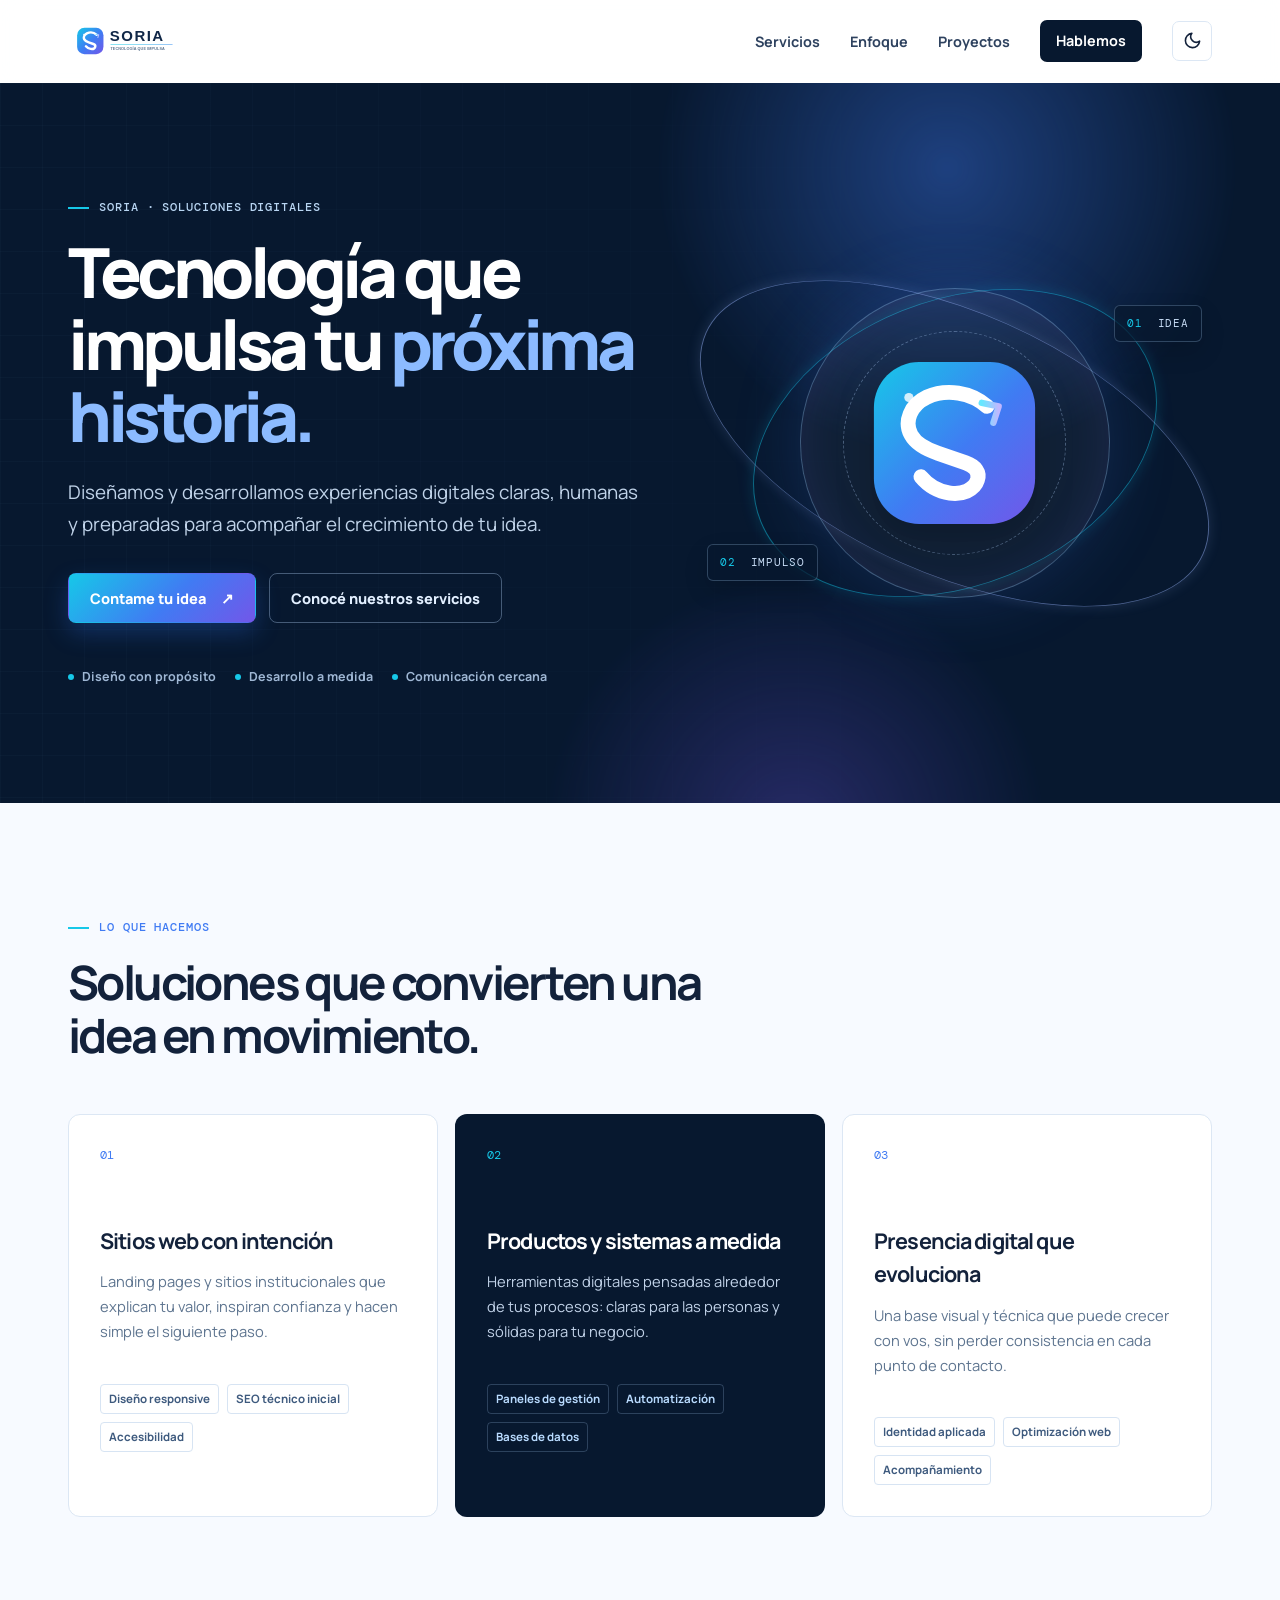
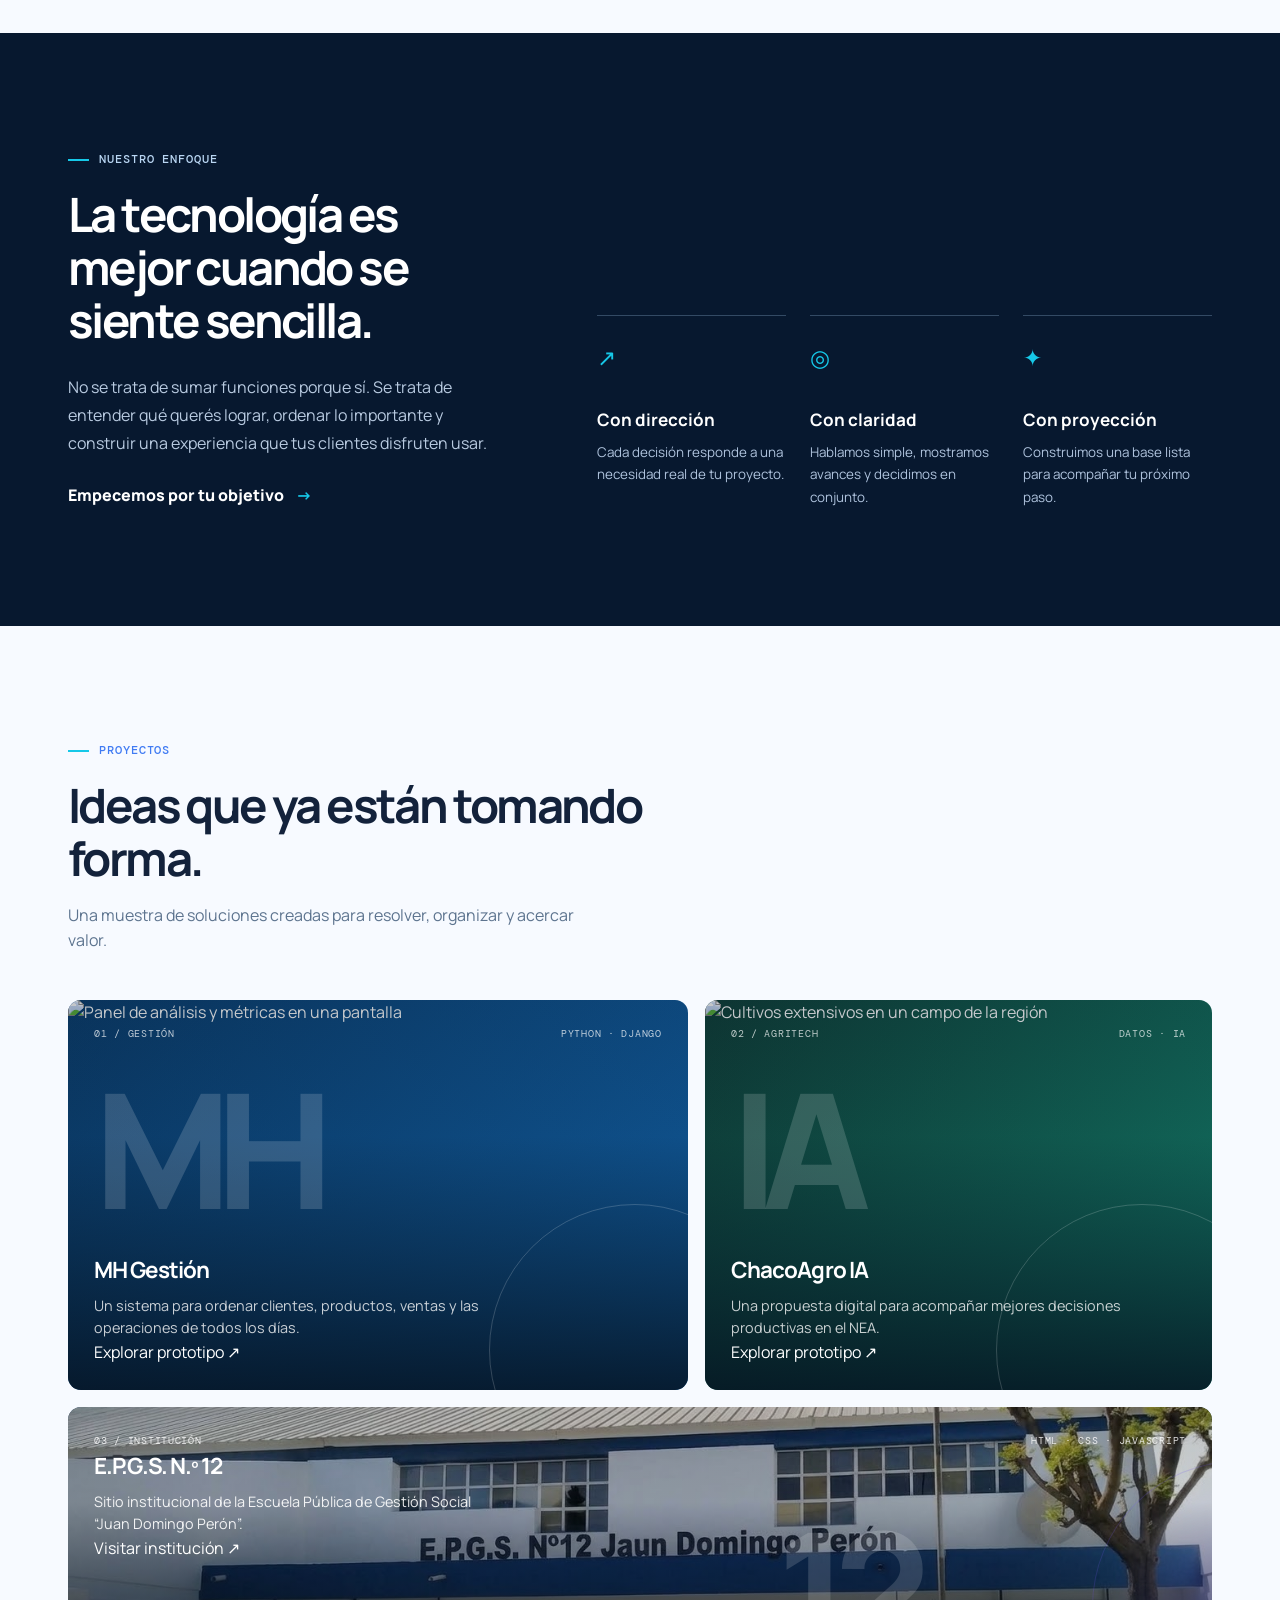
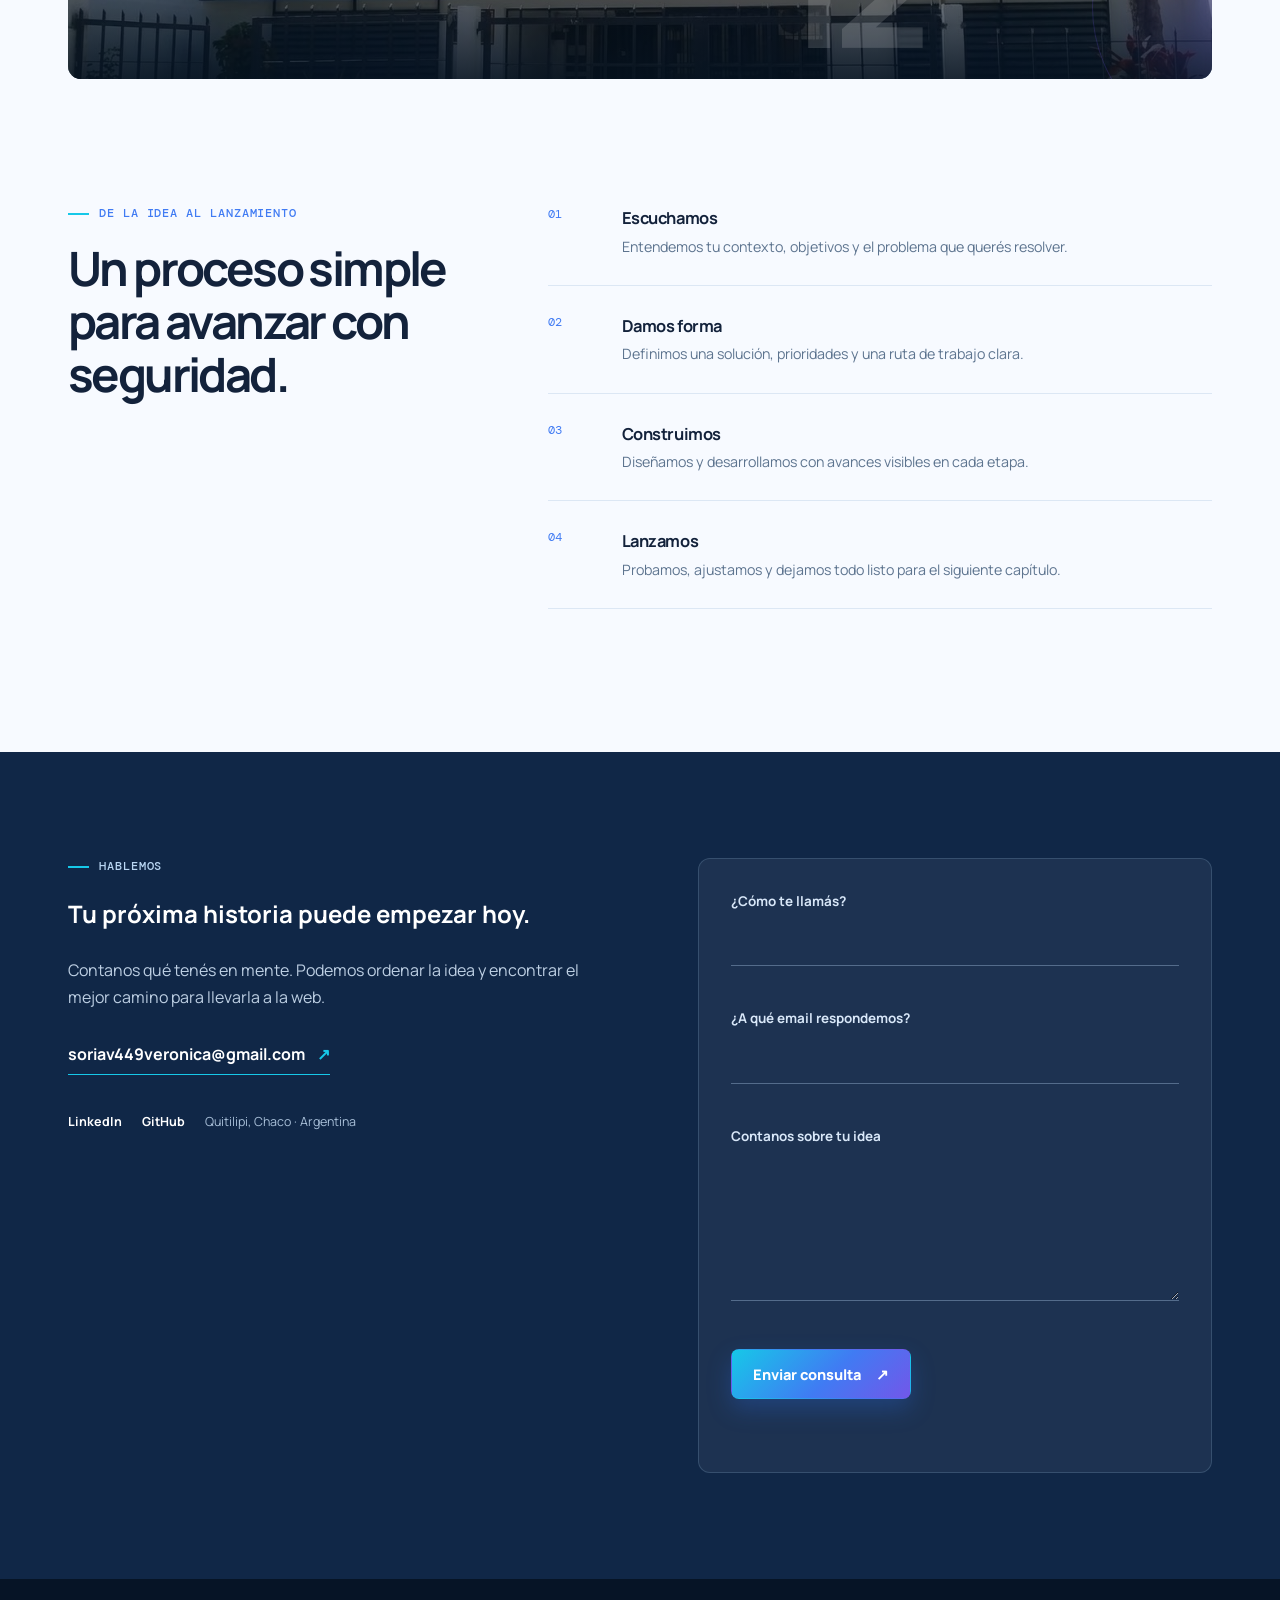
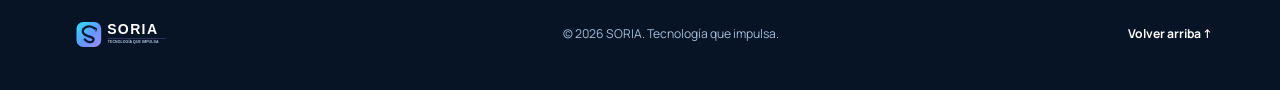
==== html/index.html @ e3589b40 "feat: integrar demos y sitio institucional" ====
<!DOCTYPE html>
<html lang="es">
<head>
  <meta charset="UTF-8">
  <meta name="viewport" content="width=device-width, initial-scale=1.0">
  <meta name="description" content="SORIA crea sitios web, soluciones digitales y sistemas a medida para transformar buenas ideas en experiencias que avanzan.">
  <title>SORIA | Tecnología que impulsa</title>
  <link rel="canonical" href="https://veronica-marisa-soria1.github.io/WebMorph.dev/html/">
  <meta property="og:type" content="website">
  <meta property="og:site_name" content="SORIA">
  <meta property="og:locale" content="es_AR">
  <meta property="og:url" content="https://veronica-marisa-soria1.github.io/WebMorph.dev/html/">
  <meta property="og:title" content="SORIA | Tecnología que impulsa">
  <meta property="og:description" content="Sitios web, soluciones digitales y sistemas a medida para impulsar tus ideas.">
  <meta property="og:image" content="https://veronica-marisa-soria1.github.io/WebMorph.dev/assets/img/soria-logo-principal.png">
  <meta property="og:image:width" content="1600">
  <meta property="og:image:height" content="600">
  <meta property="og:image:alt" content="SORIA — Tecnología que impulsa.">
  <meta name="twitter:card" content="summary_large_image">
  <meta name="twitter:title" content="SORIA | Tecnología que impulsa">
  <meta name="twitter:description" content="Sitios web, soluciones digitales y sistemas a medida para impulsar tus ideas.">
  <meta name="twitter:image" content="https://veronica-marisa-soria1.github.io/WebMorph.dev/assets/img/soria-logo-principal.png">
  <link rel="icon" href="../assets/img/soria-isotipo.svg" type="image/svg+xml">
  <link rel="apple-touch-icon" href="../assets/img/soria-isotipo.png" sizes="512x512">
  <meta name="theme-color" content="#07182F">
  <link rel="preconnect" href="https://fonts.googleapis.com">
  <link rel="preconnect" href="https://fonts.gstatic.com" crossorigin>
  <link rel="stylesheet" href="https://fonts.googleapis.com/css2?family=DM+Mono:wght@400;500&family=Manrope:wght@400;500;600;700;800&display=swap">
  <script>
    (() => {
      const root = document.documentElement;
      try {
        const savedTheme = localStorage.getItem("wm-theme");
        const systemTheme = window.matchMedia("(prefers-color-scheme: dark)").matches ? "dark" : "light";
        root.dataset.theme = savedTheme || systemTheme;
      } catch {
        root.dataset.theme = "light";
      }
    })();
  </script>
  <link rel="stylesheet" href="../css/styles.css?v=20261023-2">
  <script src="../js/main.js?v=20261023-2" defer></script>
</head>
<body>
  <a class="skip-link" href="#contenido">Saltar al contenido</a>
  <header class="site-header" id="inicio">
    <nav class="nav" aria-label="Navegación principal">
      <a class="brand" href="#inicio" aria-label="SORIA, ir al inicio">
        <picture>
          <source media="(max-width: 640px)" srcset="../assets/img/soria-isotipo.svg">
          <img src="../assets/img/soria-logo-principal.svg" alt="SORIA" width="176" height="66">
        </picture>
      </a>
      <button class="nav-toggle" type="button" aria-expanded="false" aria-controls="nav-menu">
        <span class="sr-only">Abrir menú</span>
        <span aria-hidden="true"></span><span aria-hidden="true"></span><span aria-hidden="true"></span>
      </button>
      <ul class="nav-menu" id="nav-menu">
        <li><a href="#servicios">Servicios</a></li>
        <li><a href="#enfoque">Enfoque</a></li>
        <li><a href="#proyectos">Proyectos</a></li>
        <li><a class="nav-cta" href="#contacto">Hablemos</a></li>
        <li class="theme-menu-item">
          <button class="theme-toggle" id="theme-toggle" type="button" aria-label="Cambiar a modo oscuro" title="Cambiar a modo oscuro">
            <svg class="theme-icon-moon" aria-hidden="true" viewBox="0 0 24 24" fill="none" stroke="currentColor" stroke-width="2" stroke-linecap="round" stroke-linejoin="round"><path d="M21 12.79A9 9 0 1 1 11.21 3 7 7 0 0 0 21 12.79z"/></svg>
            <svg class="theme-icon-sun" aria-hidden="true" viewBox="0 0 24 24" fill="none" stroke="currentColor" stroke-width="2" stroke-linecap="round" stroke-linejoin="round"><circle cx="12" cy="12" r="4"/><path d="M12 2v2m0 16v2M4.93 4.93l1.41 1.41m11.32 11.32 1.41 1.41M2 12h2m16 0h2M4.93 19.07l1.41-1.41M17.66 6.34l1.41-1.41"/></svg>
            <span class="sr-only" id="theme-toggle-label">Cambiar a modo oscuro</span>
          </button>
        </li>
      </ul>
    </nav>
  </header>

  <main id="contenido">
    <section class="hero" aria-labelledby="hero-title">
      <div class="hero-glow hero-glow-one" aria-hidden="true"></div>
      <div class="hero-glow hero-glow-two" aria-hidden="true"></div>
      <div class="hero-content">
        <p class="eyebrow"><span></span>SORIA · SOLUCIONES DIGITALES</p>
        <h1 id="hero-title">Tecnología que impulsa tu <em>próxima historia.</em></h1>
        <p class="hero-copy">Diseñamos y desarrollamos experiencias digitales claras, humanas y preparadas para acompañar el crecimiento de tu idea.</p>
        <div class="hero-actions">
          <a class="button button-primary" href="#contacto">Contame tu idea <span aria-hidden="true">↗</span></a>
          <a class="button button-ghost" href="#servicios">Conocé nuestros servicios</a>
        </div>
        <ul class="hero-points" aria-label="Propuesta de valor">
          <li>Diseño con propósito</li><li>Desarrollo a medida</li><li>Comunicación cercana</li>
        </ul>
      </div>
      <div class="hero-visual">
        <div class="orbit orbit-one" aria-hidden="true"></div><div class="orbit orbit-two" aria-hidden="true"></div>
        <button class="brand-orb" type="button" aria-label="Animar el isotipo de SORIA"><img src="../assets/img/soria-isotipo.svg" alt="" width="250" height="250"></button>
        <div class="floating-label label-one" aria-hidden="true"><span>01</span> IDEA</div>
        <div class="floating-label label-two" aria-hidden="true"><span>02</span> IMPULSO</div>
      </div>
    </section>

    <section class="section services-section" id="servicios" aria-labelledby="services-title">
      <div class="section-intro">
        <p class="eyebrow eyebrow-dark"><span></span>LO QUE HACEMOS</p>
        <h2 id="services-title">Soluciones que convierten una idea en movimiento.</h2>
      </div>
      <div class="services-grid">
        <article class="service-card">
          <div class="service-number">01</div>
          <h3>Sitios web con intención</h3>
          <p>Landing pages y sitios institucionales que explican tu valor, inspiran confianza y hacen simple el siguiente paso.</p>
          <ul><li>Diseño responsive</li><li>SEO técnico inicial</li><li>Accesibilidad</li></ul>
        </article>
        <article class="service-card service-card-featured">
          <div class="service-number">02</div>
          <h3>Productos y sistemas a medida</h3>
          <p>Herramientas digitales pensadas alrededor de tus procesos: claras para las personas y sólidas para tu negocio.</p>
          <ul><li>Paneles de gestión</li><li>Automatización</li><li>Bases de datos</li></ul>
        </article>
        <article class="service-card">
          <div class="service-number">03</div>
          <h3>Presencia digital que evoluciona</h3>
          <p>Una base visual y técnica que puede crecer con vos, sin perder consistencia en cada punto de contacto.</p>
          <ul><li>Identidad aplicada</li><li>Optimización web</li><li>Acompañamiento</li></ul>
        </article>
      </div>
    </section>

    <section class="section approach-section" id="enfoque" aria-labelledby="approach-title">
      <div class="approach-copy">
        <p class="eyebrow"><span></span>NUESTRO ENFOQUE</p>
        <h2 id="approach-title">La tecnología es mejor cuando se siente sencilla.</h2>
        <p>No se trata de sumar funciones porque sí. Se trata de entender qué querés lograr, ordenar lo importante y construir una experiencia que tus clientes disfruten usar.</p>
        <a class="text-link" href="#contacto">Empecemos por tu objetivo <span aria-hidden="true">→</span></a>
      </div>
      <div class="principles" aria-label="Principios de trabajo">
        <article><span class="principle-icon">↗</span><h3>Con dirección</h3><p>Cada decisión responde a una necesidad real de tu proyecto.</p></article>
        <article><span class="principle-icon">◎</span><h3>Con claridad</h3><p>Hablamos simple, mostramos avances y decidimos en conjunto.</p></article>
        <article><span class="principle-icon">✦</span><h3>Con proyección</h3><p>Construimos una base lista para acompañar tu próximo paso.</p></article>
      </div>
    </section>

    <section class="section projects-section" id="proyectos" aria-labelledby="projects-title">
      <div class="section-intro projects-intro">
        <p class="eyebrow eyebrow-dark"><span></span>PROYECTOS</p>
        <h2 id="projects-title">Ideas que ya están tomando forma.</h2>
        <p>Una muestra de soluciones creadas para resolver, organizar y acercar valor.</p>
      </div>
      <div class="projects-grid">
        <a class="project-card project-mh" href="mh-gestion.html" aria-label="Abrir prototipo de MH Gestión">
          <img class="project-image" src="https://images.unsplash.com/photo-1460925895917-afdab827c52f?auto=format&fit=crop&w=1200&q=85" alt="Panel de análisis y métricas en una pantalla" loading="lazy" decoding="async">
          <div class="project-top"><span>01 / GESTIÓN</span><span>PYTHON · DJANGO</span></div>
          <div class="project-monogram">MH</div>
          <div class="project-content"><h3>MH Gestión</h3><p>Un sistema para ordenar clientes, productos, ventas y las operaciones de todos los días.</p><span class="project-demo-link">Explorar prototipo <span aria-hidden="true">↗</span></span></div>
        </a>
        <a class="project-card project-ia" href="chacoagro.html" aria-label="Abrir prototipo de ChacoAgro IA">
          <img class="project-image" src="https://images.unsplash.com/photo-1500382017468-9049fed747ef?auto=format&fit=crop&w=1200&q=85" alt="Cultivos extensivos en un campo de la región" loading="lazy" decoding="async">
          <div class="project-top"><span>02 / AGRITECH</span><span>DATOS · IA</span></div>
          <div class="project-monogram">IA</div>
          <div class="project-content"><h3>ChacoAgro IA</h3><p>Una propuesta digital para acompañar mejores decisiones productivas en el NEA.</p><span class="project-demo-link">Explorar prototipo <span aria-hidden="true">↗</span></span></div>
        </a>
        <a class="project-card project-ac" href="academico/" aria-label="Visitar sitio de la E.P.G.S. N.º 12">
          <img class="project-image" src="academico/frente%20del%20colegio%20n12.jpg" alt="Frente de la Escuela Pública de Gestión Social N.º 12" loading="lazy" decoding="async">
          <div class="project-top"><span>03 / INSTITUCIÓN</span><span>HTML · CSS · JAVASCRIPT</span></div>
          <div class="project-monogram">12</div>
          <div class="project-content"><h3>E.P.G.S. N.º 12</h3><p>Sitio institucional de la Escuela Pública de Gestión Social “Juan Domingo Perón”.</p><span class="project-demo-link">Visitar institución <span aria-hidden="true">↗</span></span></div>
        </a>
      </div>
    </section>

    <section class="section process-section" aria-labelledby="process-title">
      <div class="section-intro">
        <p class="eyebrow eyebrow-dark"><span></span>DE LA IDEA AL LANZAMIENTO</p>
        <h2 id="process-title">Un proceso simple para avanzar con seguridad.</h2>
      </div>
      <ol class="process-list">
        <li><span>01</span><div><h3>Escuchamos</h3><p>Entendemos tu contexto, objetivos y el problema que querés resolver.</p></div></li>
        <li><span>02</span><div><h3>Damos forma</h3><p>Definimos una solución, prioridades y una ruta de trabajo clara.</p></div></li>
        <li><span>03</span><div><h3>Construimos</h3><p>Diseñamos y desarrollamos con avances visibles en cada etapa.</p></div></li>
        <li><span>04</span><div><h3>Lanzamos</h3><p>Probamos, ajustamos y dejamos todo listo para el siguiente capítulo.</p></div></li>
      </ol>
    </section>

    <section class="contact-section" id="contacto" aria-labelledby="contact-title">
      <div class="contact-copy">
        <p class="eyebrow"><span></span>HABLEMOS</p>
        <h2 id="contact-title">Tu próxima historia puede empezar hoy.</h2>
        <p>Contanos qué tenés en mente. Podemos ordenar la idea y encontrar el mejor camino para llevarla a la web.</p>
        <a class="contact-email" href="mailto:soriav449veronica@gmail.com">soriav449veronica@gmail.com <span aria-hidden="true">↗</span></a>
        <div class="social-links" aria-label="Canales de SORIA">
          <a href="https://www.linkedin.com/in/veronica-marisa-soria/" target="_blank" rel="noopener noreferrer">LinkedIn</a>
          <a href="https://github.com/veronica-marisa-soria1" target="_blank" rel="noopener noreferrer">GitHub</a>
          <span>Quitilipi, Chaco · Argentina</span>
        </div>
      </div>
      <form class="contact-form" id="contact-form" method="post" novalidate>
        <div class="form-field"><label for="name">¿Cómo te llamás?</label><input id="name" name="name" type="text" autocomplete="name" required aria-describedby="name-error"><span class="field-error" id="name-error" aria-live="polite"></span></div>
        <div class="form-field"><label for="email">¿A qué email respondemos?</label><input id="email" name="email" type="email" autocomplete="email" required aria-describedby="email-error"><span class="field-error" id="email-error" aria-live="polite"></span></div>
        <div class="form-field"><label for="message">Contanos sobre tu idea</label><textarea id="message" name="message" rows="5" required aria-describedby="message-error"></textarea><span class="field-error" id="message-error" aria-live="polite"></span></div>
        <button class="button button-primary" type="submit">Enviar consulta <span aria-hidden="true">↗</span></button>
        <p class="form-status" id="form-status" aria-live="polite"></p>
      </form>
    </section>
  </main>

  <footer class="site-footer">
    <a href="#inicio" aria-label="SORIA, volver al inicio"><img src="../assets/img/soria-logo-claro.svg" alt="SORIA" width="145" height="54"></a>
    <p>© <span id="current-year"></span> SORIA. Tecnología que impulsa.</p>
    <a class="back-to-top" href="#inicio">Volver arriba ↑</a>
  </footer>
</body>
</html>
---- css/styles.css ----
:root{--navy:#07182f;--navy-soft:#102747;--ink:#13223b;--muted:#5d748f;--line:#dce7f4;--paper:#f7faff;--cyan:#16c8e8;--blue:#407bf3;--violet:#7257e9;--gradient:linear-gradient(135deg,var(--cyan),var(--blue) 55%,var(--violet));--font-display:"Manrope",Arial,sans-serif;--font-mono:"DM Mono",Consolas,monospace;--shadow:0 18px 48px rgba(16,39,71,.1)}
*{box-sizing:border-box}html{scroll-behavior:smooth;scroll-padding-top:94px}body{margin:0;overflow-x:hidden;color:var(--ink);background:var(--paper);font-family:var(--font-display);font-size:16px;line-height:1.55}a{color:inherit;text-decoration:none}button,input,textarea{font:inherit}button{cursor:pointer}.sr-only{position:absolute;width:1px;height:1px;padding:0;margin:-1px;overflow:hidden;clip:rect(0,0,0,0);white-space:nowrap;border:0}.skip-link{position:fixed;z-index:100;top:12px;left:12px;padding:9px 13px;color:var(--navy);background:#fff;transform:translateY(-180%);transition:transform .2s;border-radius:7px;font-weight:700}.skip-link:focus{transform:translateY(0);outline:3px solid var(--cyan)}
.site-header{position:sticky;z-index:20;top:0;background:rgba(255,255,255,.9);border-bottom:1px solid transparent;backdrop-filter:blur(14px);transition:border-color .2s,box-shadow .2s}.site-header.is-scrolled{border-color:var(--line);box-shadow:0 6px 22px rgba(16,39,71,.06)}.nav{display:flex;align-items:center;justify-content:space-between;max-width:1200px;min-height:82px;margin:0 auto;padding:7px 28px}.brand{display:inline-flex;align-items:center;height:63px}.brand picture,.brand img{display:block;height:58px;width:auto}.nav-menu{display:flex;align-items:center;gap:30px;padding:0;margin:0;list-style:none}.nav-menu a{color:#2e425f;font-size:.9rem;font-weight:700;transition:color .18s}.nav-menu a:hover,.nav-menu a:focus-visible{color:var(--blue)}.nav-cta{display:inline-flex;padding:10px 16px;color:#fff!important;background:var(--navy);border-radius:7px}.nav-cta:hover,.nav-cta:focus-visible{background:var(--blue)}.nav-toggle{display:none;width:43px;height:43px;padding:10px;border:1px solid var(--line);border-radius:8px;background:#fff}.nav-toggle span:not(.sr-only){display:block;height:2px;margin:4px 0;background:var(--navy);transition:transform .18s,opacity .18s}
.hero{position:relative;display:grid;grid-template-columns:minmax(0,1.1fr) minmax(330px,.9fr);align-items:center;min-height:min(720px,calc(100vh - 82px));padding:108px max(28px,calc((100vw - 1144px)/2));overflow:hidden;color:#fff;background:var(--navy);isolation:isolate}.hero:before{position:absolute;z-index:-1;inset:0;content:"";opacity:.22;background-image:linear-gradient(rgba(152,210,255,.12) 1px,transparent 1px),linear-gradient(90deg,rgba(152,210,255,.12) 1px,transparent 1px);background-size:42px 42px;mask-image:linear-gradient(90deg,#000,transparent 80%)}.hero-glow{position:absolute;z-index:-1;border-radius:50%;filter:blur(2px);opacity:.85}.hero-glow-one{top:-210px;right:3%;width:590px;height:590px;background:radial-gradient(circle,rgba(64,123,243,.48),rgba(64,123,243,0) 70%)}.hero-glow-two{right:18%;bottom:-280px;width:510px;height:510px;background:radial-gradient(circle,rgba(114,87,233,.34),rgba(114,87,233,0) 70%)}.hero-content{max-width:670px;animation:rise .7s both}.eyebrow{display:flex;align-items:center;gap:10px;margin:0 0 19px;color:#b9d6f3;font-family:var(--font-mono);font-size:.72rem;font-weight:500;letter-spacing:.08em}.eyebrow span{display:block;width:21px;height:2px;background:var(--cyan)}.eyebrow-dark{color:var(--blue)}.hero h1,h2,h3,p{margin-top:0}.hero h1{max-width:720px;margin-bottom:24px;font-size:clamp(2.8rem,5.4vw,5.2rem);font-weight:800;letter-spacing:-.065em;line-height:1.04}.hero h1 em{font-style:normal;color:#8cbbff}.hero-copy{max-width:575px;margin-bottom:33px;color:#c0d3e9;font-size:clamp(1rem,1.6vw,1.18rem);line-height:1.7}.hero-actions{display:flex;flex-wrap:wrap;gap:13px}.button{display:inline-flex;align-items:center;justify-content:center;gap:15px;min-height:50px;padding:13px 21px;border:1px solid transparent;border-radius:8px;font-size:.91rem;font-weight:800;transition:transform .2s,box-shadow .2s,background .2s,border-color .2s}.button:hover,.button:focus-visible{transform:translateY(-2px)}.button:focus-visible,a:focus-visible{outline:3px solid var(--cyan);outline-offset:3px}.button-primary{color:#fff;background:var(--gradient);box-shadow:0 10px 23px rgba(44,113,235,.28)}.button-primary:hover,.button-primary:focus-visible{box-shadow:0 14px 30px rgba(44,113,235,.42)}.button-ghost{color:#e2efff;border-color:rgba(179,211,245,.36)}.button-ghost:hover,.button-ghost:focus-visible{background:rgba(255,255,255,.08);border-color:#b3d3f5}.hero-points{display:flex;flex-wrap:wrap;gap:19px;padding:0;margin:44px 0 0;list-style:none;color:#9fb7d4;font-size:.78rem;font-weight:700}.hero-points li{display:flex;gap:8px;align-items:center}.hero-points li:before{width:6px;height:6px;content:"";border-radius:50%;background:var(--cyan)}.hero-visual{position:relative;display:grid;place-items:center;min-height:430px;animation:fade-in .9s .12s both}.brand-orb{position:relative;z-index:2;display:grid;place-items:center;width:clamp(220px,25vw,310px);height:clamp(220px,25vw,310px);padding:28px;border:1px solid rgba(149,198,255,.34);border-radius:50%;background:rgba(255,255,255,.045);box-shadow:inset 0 0 40px rgba(114,87,233,.11),0 0 70px rgba(64,123,243,.18)}.brand-orb:before{position:absolute;width:72%;height:72%;content:"";border:1px dashed rgba(182,213,255,.34);border-radius:50%;animation:spin 30s linear infinite}.brand-orb img{width:72%;height:auto;filter:drop-shadow(0 14px 18px rgba(0,0,0,.22))}.orbit{position:absolute;border:1px solid rgba(161,204,255,.2);border-radius:50%}.orbit-one{width:420px;height:420px;transform:rotate(-22deg) scaleY(.68)}.orbit-two{width:545px;height:545px;transform:rotate(24deg) scaleY(.48)}.floating-label{position:absolute;z-index:3;padding:9px 12px;color:#c7dcf5;border:1px solid rgba(167,205,245,.25);border-radius:6px;background:rgba(7,24,47,.72);box-shadow:0 10px 25px rgba(0,0,0,.13);font-family:var(--font-mono);font-size:.67rem;letter-spacing:.07em}.floating-label span{margin-right:7px;color:var(--cyan)}.label-one{top:18%;right:2%}.label-two{bottom:18%;left:2%}
.section{max-width:1200px;margin:0 auto;padding:116px 28px}.section-intro{max-width:710px}.section h2{margin-bottom:0;color:var(--ink);font-size:clamp(2rem,3.7vw,3.45rem);letter-spacing:-.055em;line-height:1.12}.services-grid{display:grid;grid-template-columns:repeat(3,1fr);gap:17px;margin-top:52px}.service-card{min-height:345px;padding:31px;border:1px solid var(--line);border-radius:12px;background:#fff;transition:transform .25s,box-shadow .25s}.service-card:hover{box-shadow:var(--shadow);transform:translateY(-5px)}.service-card-featured{color:#fff;border-color:transparent;background:var(--navy)}.service-card-featured h3,.service-card-featured p{color:inherit}.service-number{margin-bottom:59px;color:var(--blue);font-family:var(--font-mono);font-size:.76rem}.service-card-featured .service-number{color:var(--cyan)}.service-card h3{margin-bottom:12px;font-size:1.35rem;letter-spacing:-.04em}.service-card p{min-height:100px;color:var(--muted);font-size:.92rem;line-height:1.7}.service-card-featured p{color:#c1d2e8}.service-card ul{display:flex;flex-wrap:wrap;gap:8px;padding:0;margin:0;list-style:none}.service-card li{padding:5px 8px;color:#3e5a7e;border:1px solid #d7e4f3;border-radius:4px;font-size:.72rem;font-weight:700}.service-card-featured li{color:#b9dbff;border-color:rgba(176,214,255,.22)}
.approach-section{display:grid;grid-template-columns:.82fr 1.18fr;gap:clamp(50px,8vw,128px);max-width:none;padding:118px max(28px,calc((100vw - 1144px)/2));color:#fff;background:var(--navy)}.approach-copy{max-width:500px}.approach-copy h2{color:#fff}.approach-copy>p:not(.eyebrow){margin:26px 0;color:#b8cae0;line-height:1.75}.text-link{color:#fff;font-weight:800}.text-link span{margin-left:9px;color:var(--cyan);transition:margin .2s}.text-link:hover span{margin-left:14px}.principles{display:grid;grid-template-columns:repeat(3,1fr);gap:24px;align-self:end}.principles article{padding-top:24px;border-top:1px solid rgba(170,205,243,.27)}.principle-icon{display:inline-block;margin-bottom:31px;color:var(--cyan);font-size:1.45rem}.principles h3{margin-bottom:8px;font-size:1.07rem}.principles p{margin:0;color:#afc3dd;font-size:.84rem;line-height:1.65}
.projects-section{padding-bottom:126px}.projects-intro p:not(.eyebrow){max-width:535px;margin:18px 0 0;color:var(--muted)}.projects-grid{display:grid;grid-template-columns:1.1fr .9fr;gap:17px;margin-top:48px}.project-card{position:relative;display:flex;flex-direction:column;min-height:390px;padding:26px;overflow:hidden;border-radius:13px;color:#fff;isolation:isolate}.project-card:after{position:absolute;z-index:-1;right:-15%;bottom:-27%;width:290px;height:290px;content:"";border:1px solid rgba(255,255,255,.18);border-radius:50%}.project-mh{background:linear-gradient(135deg,#0b3e6e,#1369b4)}.project-ia{background:linear-gradient(135deg,#103f38,#158b73)}.project-ac{grid-column:1/-1;min-height:272px;color:var(--ink);background:#e8eff9}.project-ac:after{background:radial-gradient(circle,rgba(114,87,233,.23),transparent 66%);border-color:rgba(114,87,233,.2)}.project-top{display:flex;justify-content:space-between;gap:12px;color:rgba(255,255,255,.73);font-family:var(--font-mono);font-size:.65rem;letter-spacing:.07em}.project-ac .project-top{color:#5f7797}.project-monogram{flex:1;align-content:center;color:rgba(255,255,255,.16);font-size:clamp(6rem,13vw,10rem);font-weight:800;letter-spacing:-.1em;line-height:.8}.project-ac .project-monogram{position:absolute;right:26%;bottom:28px;color:rgba(64,123,243,.17)}.project-content{max-width:395px}.project-content h3{margin-bottom:7px;font-size:1.4rem;letter-spacing:-.04em}.project-content p{margin-bottom:0;color:rgba(255,255,255,.78);font-size:.9rem}.project-ac .project-content p{color:#4e6684}.project-content a{display:inline-block;margin-top:17px;color:var(--blue);font-size:.84rem;font-weight:800}.project-content a span{margin-left:7px}
.process-section{display:grid;grid-template-columns:.74fr 1.26fr;gap:90px;padding-top:0}.process-list{padding:0;margin:0;list-style:none}.process-list li{display:grid;grid-template-columns:56px 1fr;gap:18px;padding:0 0 27px;margin-bottom:27px;border-bottom:1px solid var(--line)}.process-list li>span{color:var(--blue);font-family:var(--font-mono);font-size:.74rem}.process-list h3{margin:0 0 5px;font-size:1.03rem;letter-spacing:-.03em}.process-list p{margin:0;color:var(--muted);font-size:.89rem}
.contact-section{display:grid;grid-template-columns:1fr 1fr;gap:clamp(48px,9vw,140px);padding:106px max(28px,calc((100vw - 1144px)/2));color:#fff;background:var(--navy-soft)}.contact-copy{max-width:540px}.contact-copy h2{color:#fff}.contact-copy>p:not(.eyebrow){margin:25px 0 30px;color:#bdcfe3;line-height:1.72}.contact-email{display:inline-flex;gap:12px;padding-bottom:7px;color:#fff;border-bottom:1px solid var(--cyan);font-weight:700}.contact-email span{color:var(--cyan)}.social-links{display:flex;flex-wrap:wrap;gap:13px 20px;margin-top:37px;color:#a8bfd8;font-size:.78rem}.social-links a{color:#fff;font-weight:700}.social-links a:hover{color:var(--cyan)}.contact-form{display:grid;gap:19px;align-self:center;padding:32px;border:1px solid rgba(174,208,244,.18);border-radius:12px;background:rgba(255,255,255,.055)}.form-field{display:grid;gap:7px}.form-field label{color:#d8e7f8;font-size:.84rem;font-weight:700}.form-field input,.form-field textarea{width:100%;padding:11px 0;resize:vertical;color:#fff;border:0;border-bottom:1px solid rgba(187,216,246,.35);outline:0;background:transparent;transition:border-color .2s}.form-field textarea{min-height:100px}.form-field input:focus,.form-field textarea:focus{border-color:var(--cyan)}.field-error{min-height:16px;color:#ffb9bd;font-size:.73rem}.form-status{min-height:22px;margin:0;color:#d1e4f9;font-size:.82rem}.contact-form .button{justify-self:start;margin-top:6px}.site-footer{display:flex;align-items:center;justify-content:space-between;gap:22px;padding:28px max(28px,calc((100vw - 1144px)/2));color:#a6bdd7;background:#061426;font-size:.76rem}.site-footer img{display:block;width:145px;height:auto}.site-footer p{margin:0;text-align:center}.back-to-top{color:#fff;font-weight:700;white-space:nowrap}
@keyframes rise{from{opacity:0;transform:translateY(18px)}to{opacity:1;transform:translateY(0)}}@keyframes fade-in{from{opacity:0}to{opacity:1}}@keyframes spin{to{transform:rotate(360deg)}}
@media(max-width:900px){.hero{grid-template-columns:1fr .7fr;min-height:660px}.hero-visual{min-height:350px}.orbit-two{width:450px;height:450px}.services-grid,.principles{grid-template-columns:1fr}.service-card{min-height:auto}.service-number{margin-bottom:35px}.service-card p{min-height:auto}.approach-section,.process-section{grid-template-columns:1fr 1fr;gap:50px}.principles{gap:16px}.principles article{display:grid;grid-template-columns:44px 1fr;gap:0 14px}.principle-icon{grid-row:span 2;margin-bottom:0}.principles h3{margin:0 0 4px}.projects-grid{grid-template-columns:1fr 1fr}.contact-section{gap:50px}}
@media(max-width:700px){html{scroll-padding-top:72px}.nav{min-height:68px;padding:4px 20px}.brand{height:53px}.brand picture,.brand img{height:48px}.nav-toggle{display:block}.nav-menu{position:absolute;top:68px;right:12px;left:12px;display:grid;gap:0;padding:8px;border:1px solid var(--line);border-radius:11px;background:#fff;box-shadow:var(--shadow);opacity:0;pointer-events:none;transform:translateY(-8px);transition:opacity .18s,transform .18s}.nav-menu.is-open{opacity:1;pointer-events:auto;transform:translateY(0)}.nav-menu a{display:block;padding:13px}.nav-cta{justify-content:center;margin:5px}.nav-toggle[aria-expanded="true"] span:nth-of-type(2){transform:translateY(6px) rotate(45deg)}.nav-toggle[aria-expanded="true"] span:nth-of-type(3){opacity:0}.nav-toggle[aria-expanded="true"] span:nth-of-type(4){transform:translateY(-6px) rotate(-45deg)}.hero{display:block;min-height:auto;padding-top:79px;padding-bottom:66px}.hero h1{font-size:clamp(2.72rem,12.3vw,4.3rem)}.hero-copy{font-size:1rem}.hero-visual{min-height:265px;margin-top:37px}.brand-orb{width:215px;height:215px}.orbit-one{width:315px;height:315px}.orbit-two{width:390px;height:390px}.label-one{top:5%;right:2%}.label-two{bottom:3%;left:1%}.hero-points{gap:11px 17px;margin-top:32px}.section{padding:76px 22px}.services-grid{margin-top:32px}.approach-section{display:block;padding:76px 22px}.principles{margin-top:45px}.projects-section{padding-bottom:76px}.projects-grid{grid-template-columns:1fr;margin-top:32px}.project-ac{grid-column:auto}.project-card{min-height:330px}.project-ac{min-height:300px}.project-ac .project-monogram{right:9%;bottom:56px}.process-section{display:block;padding-top:0}.process-list{margin-top:40px}.contact-section{display:block;padding:76px 22px}.contact-form{margin-top:42px;padding:25px}.site-footer{display:grid;justify-items:start;padding:26px 22px}.site-footer p{text-align:left}.back-to-top{margin-top:4px}}
@media(max-width:380px){.hero-actions .button{width:100%}.hero-points{display:grid;grid-template-columns:1fr}.project-top{flex-direction:column;gap:4px}}@media(prefers-reduced-motion:reduce){html{scroll-behavior:auto}.hero-content,.hero-visual{animation:none}.brand-orb:before{animation:none}*,*:before,*:after{transition-duration:.01ms!important}}
.hero-visual.is-animating .brand-orb{animation:logo-surge 1.2s cubic-bezier(.2,.8,.2,1) both}
.hero-visual.is-animating .brand-orb:before{animation:ring-flash 1.2s ease-out both,spin 6s linear infinite}
.hero-visual.is-animating .label-one{animation:idea-arrive .72s cubic-bezier(.16,1,.3,1) both}
.hero-visual.is-animating .label-two{animation:impulse-arrive .86s .12s cubic-bezier(.16,1,.3,1) both}
@keyframes logo-surge{0%{transform:scale(1) rotate(0);filter:drop-shadow(0 0 0 rgba(22,200,232,0))}28%{transform:scale(.91) rotate(-9deg)}62%{transform:scale(1.09) rotate(7deg);filter:drop-shadow(0 0 24px rgba(22,200,232,.65))}82%{transform:scale(.97) rotate(-2deg)}100%{transform:scale(1) rotate(0);filter:drop-shadow(0 0 0 rgba(22,200,232,0))}}
@keyframes ring-flash{0%{opacity:.55;border-color:rgba(182,213,255,.34);box-shadow:0 0 0 transparent}48%{opacity:1;border-color:rgba(22,200,232,.95);box-shadow:0 0 26px rgba(22,200,232,.72)}100%{opacity:1;border-color:rgba(182,213,255,.34);box-shadow:0 0 8px rgba(22,200,232,.16)}}
@keyframes orbit-forward{0%{transform:rotate(-22deg) scaleY(.68)}50%{transform:rotate(158deg) scaleY(.68)}100%{transform:rotate(338deg) scaleY(.68)}}
@keyframes orbit-backward{0%{transform:rotate(24deg) scaleY(.48)}50%{transform:rotate(-156deg) scaleY(.48)}100%{transform:rotate(-336deg) scaleY(.48)}}
.brand-orb:before{animation:spin 6s linear infinite}
.orbit-one{border-color:rgba(22,200,232,.48);box-shadow:0 0 18px rgba(22,200,232,.16);animation:orbit-forward 11s linear infinite}
.orbit-two{border-color:rgba(157,184,255,.48);box-shadow:0 0 20px rgba(157,184,255,.16);animation:orbit-backward 15s linear infinite}
@keyframes idea-arrive{0%{opacity:.25;transform:translate(24px,12px) scale(.7)}65%{opacity:1;transform:translate(-5px,-4px) scale(1.12);border-color:rgba(22,200,232,.9);box-shadow:0 0 25px rgba(22,200,232,.45)}100%{opacity:1;transform:translate(0) scale(1);border-color:rgba(167,205,245,.25);box-shadow:0 10px 25px rgba(0,0,0,.13)}}
@keyframes impulse-arrive{0%{opacity:.25;transform:translate(-24px,-12px) scale(.7)}65%{opacity:1;transform:translate(5px,4px) scale(1.12);border-color:rgba(204,230,108,.9);box-shadow:0 0 25px rgba(204,230,108,.38)}100%{opacity:1;transform:translate(0) scale(1);border-color:rgba(167,205,245,.25);box-shadow:0 10px 25px rgba(0,0,0,.13)}}
@media(prefers-reduced-motion:reduce){.hero-visual.is-animating .brand-orb,.hero-visual.is-animating .brand-orb:before,.hero-visual.is-animating .orbit-one,.hero-visual.is-animating .orbit-two,.hero-visual.is-animating .label-one,.hero-visual.is-animating .label-two{animation:none}}
html[data-theme="dark"]{color-scheme:dark;--ink:#e6edf5;--muted:#a7b6c7;--line:#2b3b4e;--paper:#0b1421;--shadow:0 18px 48px rgba(0,0,0,.32)}
html[data-theme="dark"] body{background:var(--paper);color:var(--ink);transition:background-color .24s,color .24s}
html[data-theme="dark"] .site-header{background:rgba(11,20,33,.92)}
html[data-theme="dark"] .nav-menu a{color:#d1deeb}
html[data-theme="dark"] .nav-menu{background:#101d2b}
html[data-theme="dark"] .nav-cta{background:#245b3a}
html[data-theme="dark"] .nav-toggle{background:#132236}
html[data-theme="dark"] .nav-toggle span:not(.sr-only){background:#e6edf5}
html[data-theme="dark"] .service-card:not(.service-card-featured){color:var(--ink);border-color:var(--line);background:#101d2b}
html[data-theme="dark"] .service-card:not(.service-card-featured) p{color:var(--muted)}
html[data-theme="dark"] .service-card:not(.service-card-featured) li{color:#c5d4e3;border-color:#3a4b5e}
html[data-theme="dark"] .project-ac{color:var(--ink);background:#172538}
html[data-theme="dark"] .project-ac .project-top{color:#bdcadd}
html[data-theme="dark"] .project-ac .project-content p{color:#b2c1d2}
html[data-theme="dark"] .project-ac .project-content a{color:#9bc6ff}
html[data-theme="dark"] .theme-toggle{color:#e6edf5;border-color:#41536a;background:#152337}
.theme-toggle{display:grid;place-items:center;width:40px;height:40px;padding:9px;color:var(--ink);border:1px solid var(--line);border-radius:7px;background:transparent;transition:background-color .2s,border-color .2s,color .2s}
.theme-toggle:hover{background:rgba(64,123,243,.1)}
.project-card:before{position:absolute;z-index:-1;inset:0;content:"";background:linear-gradient(180deg,rgba(5,18,32,.24),rgba(5,18,32,.2) 35%,rgba(5,18,32,.88))}
.project-card>.project-image{position:absolute;z-index:-2;inset:0;width:100%;height:100%;object-fit:cover;transition:transform .6s cubic-bezier(.2,.7,.2,1)}
.project-card:hover>.project-image{transform:scale(1.05)}
.project-ac{color:#fff;background:#233e63}
.project-ac .project-top{color:rgba(255,255,255,.83)}
.project-ac .project-monogram{color:rgba(255,255,255,.15)}
.project-ac .project-content p{color:rgba(255,255,255,.9)}
.project-ac .project-content a{color:#bfe5ff}
.theme-toggle svg{width:19px;height:19px}
.theme-icon-sun{display:none}
html[data-theme="dark"] .theme-icon-moon{display:none}
html[data-theme="dark"] .theme-icon-sun{display:block}
@media(max-width:700px){.theme-menu-item{padding:4px}.theme-toggle{width:100%;height:44px}}
@media(prefers-reduced-motion:reduce){html[data-theme] body{transition:none}}
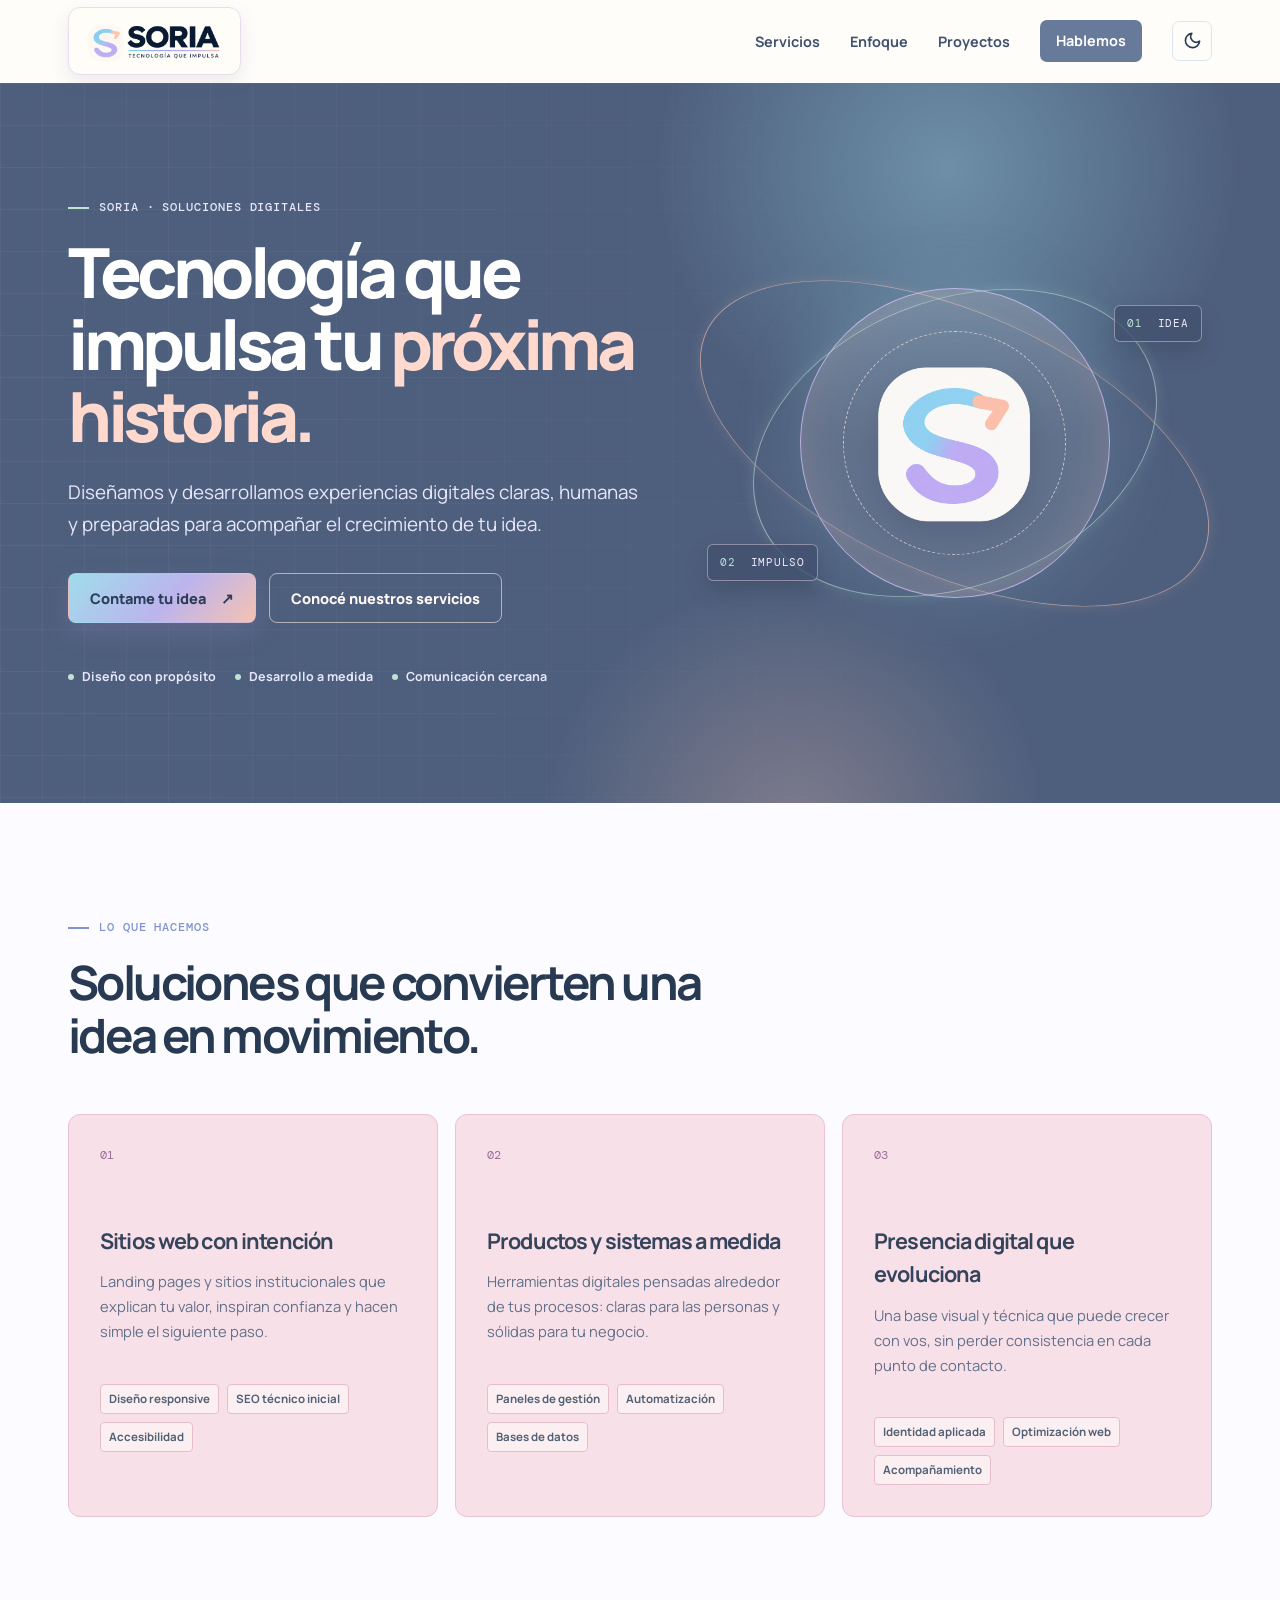
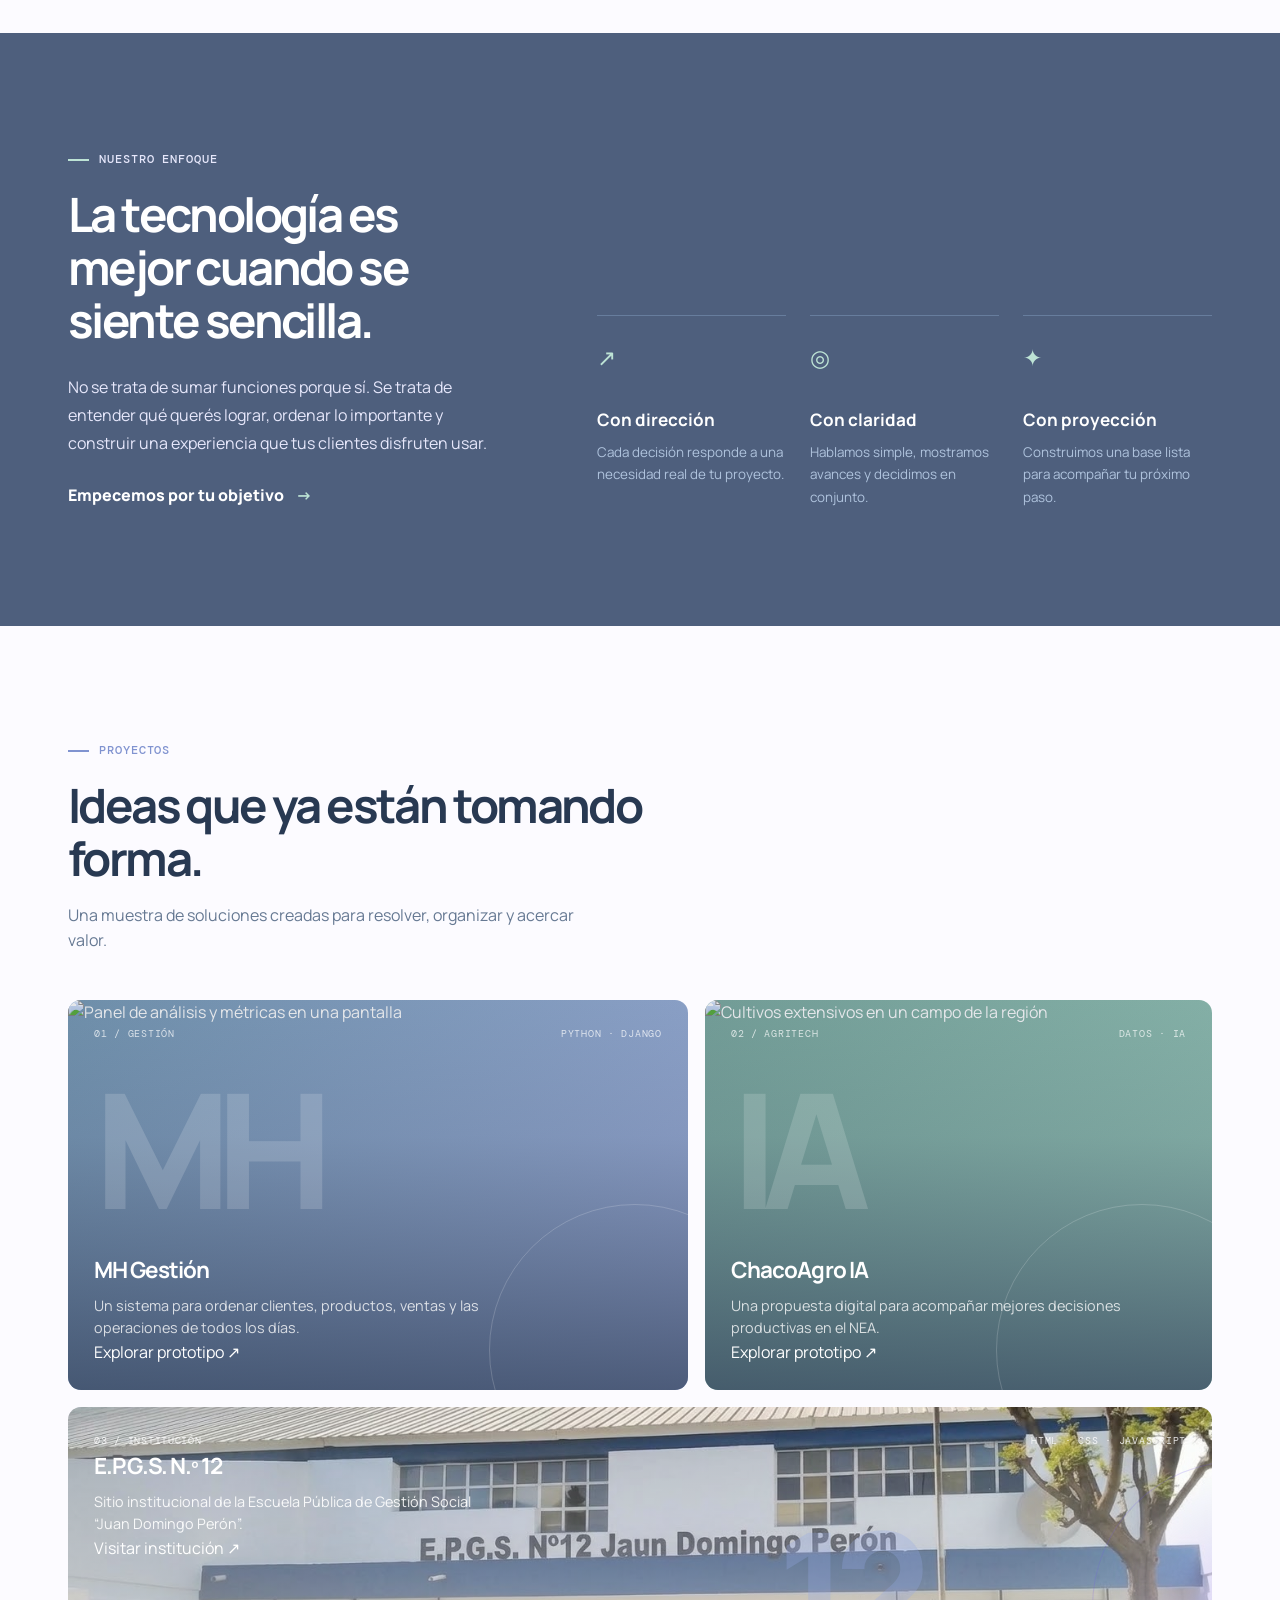
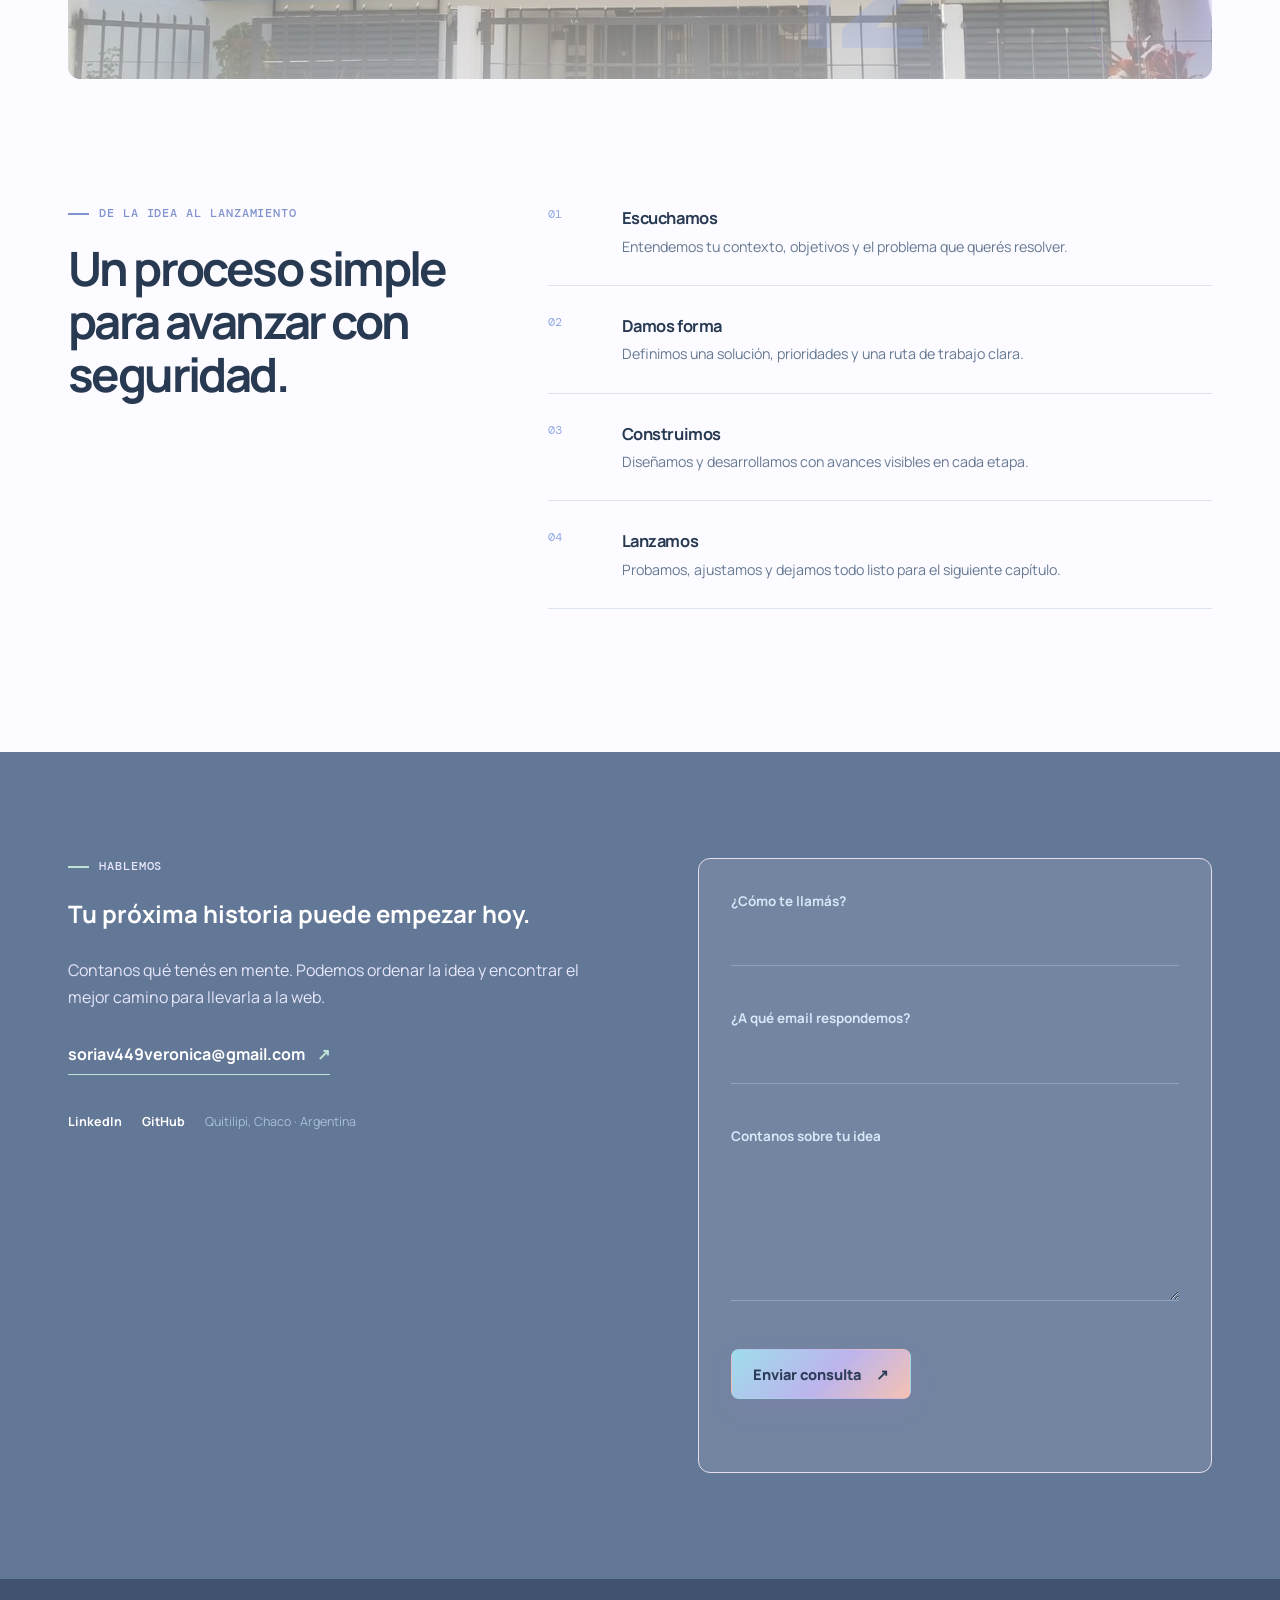
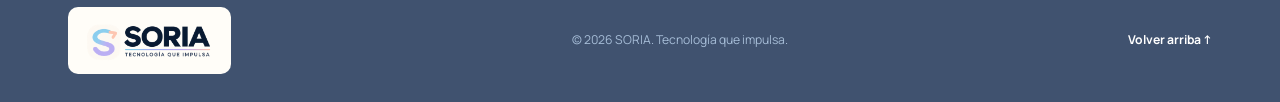
==== commit fa5d1c23: "refactor: limpiar sitio y renovar identidad pastel de SORIA" ====
--- a/html/index.html
+++ b/html/index.html
@@ -5,24 +5,24 @@
   <meta name="viewport" content="width=device-width, initial-scale=1.0">
   <meta name="description" content="SORIA crea sitios web, soluciones digitales y sistemas a medida para transformar buenas ideas en experiencias que avanzan.">
   <title>SORIA | Tecnología que impulsa</title>
-  <link rel="canonical" href="https://veronica-marisa-soria1.github.io/WebMorph.dev/html/">
+  <link rel="canonical" href="https://veronica-marisa-soria1.github.io/Soria-Tecnologia_que_impulsa/html/">
   <meta property="og:type" content="website">
   <meta property="og:site_name" content="SORIA">
   <meta property="og:locale" content="es_AR">
-  <meta property="og:url" content="https://veronica-marisa-soria1.github.io/WebMorph.dev/html/">
+  <meta property="og:url" content="https://veronica-marisa-soria1.github.io/Soria-Tecnologia_que_impulsa/html/">
   <meta property="og:title" content="SORIA | Tecnología que impulsa">
   <meta property="og:description" content="Sitios web, soluciones digitales y sistemas a medida para impulsar tus ideas.">
-  <meta property="og:image" content="https://veronica-marisa-soria1.github.io/WebMorph.dev/assets/img/soria-logo-principal.png">
-  <meta property="og:image:width" content="1600">
-  <meta property="og:image:height" content="600">
+  <meta property="og:image" content="https://veronica-marisa-soria1.github.io/Soria-Tecnologia_que_impulsa/assets/img/soria-logo-pastel.png">
+  <meta property="og:image:width" content="2048">
+  <meta property="og:image:height" content="768">
   <meta property="og:image:alt" content="SORIA — Tecnología que impulsa.">
   <meta name="twitter:card" content="summary_large_image">
   <meta name="twitter:title" content="SORIA | Tecnología que impulsa">
   <meta name="twitter:description" content="Sitios web, soluciones digitales y sistemas a medida para impulsar tus ideas.">
-  <meta name="twitter:image" content="https://veronica-marisa-soria1.github.io/WebMorph.dev/assets/img/soria-logo-principal.png">
-  <link rel="icon" href="../assets/img/soria-isotipo.svg" type="image/svg+xml">
-  <link rel="apple-touch-icon" href="../assets/img/soria-isotipo.png" sizes="512x512">
-  <meta name="theme-color" content="#07182F">
+  <meta name="twitter:image" content="https://veronica-marisa-soria1.github.io/Soria-Tecnologia_que_impulsa/assets/img/soria-logo-pastel.png">
+  <link rel="icon" href="../assets/img/soria-isotipo-pastel.png" type="image/png">
+  <link rel="apple-touch-icon" href="../assets/img/soria-isotipo-pastel.png" sizes="1254x1254">
+  <meta name="theme-color" content="#4E5F7D">
   <link rel="preconnect" href="https://fonts.googleapis.com">
   <link rel="preconnect" href="https://fonts.gstatic.com" crossorigin>
   <link rel="stylesheet" href="https://fonts.googleapis.com/css2?family=DM+Mono:wght@400;500&family=Manrope:wght@400;500;600;700;800&display=swap">
@@ -38,7 +38,8 @@
       }
     })();
   </script>
-  <link rel="stylesheet" href="../css/styles.css?v=20261023-2">
+  <link rel="stylesheet" href="../css/styles.css?v=20261023-3">
+  <link rel="stylesheet" href="../css/pastel-theme.css?v=20261118-1">
   <script src="../js/main.js?v=20261023-2" defer></script>
 </head>
 <body>
@@ -46,10 +47,13 @@
   <header class="site-header" id="inicio">
     <nav class="nav" aria-label="Navegación principal">
       <a class="brand" href="#inicio" aria-label="SORIA, ir al inicio">
-        <picture>
-          <source media="(max-width: 640px)" srcset="../assets/img/soria-isotipo.svg">
-          <img src="../assets/img/soria-logo-principal.svg" alt="SORIA" width="176" height="66">
-        </picture>
+        <span class="brand-logo-light">
+          <img src="../assets/img/soria-logo-pastel.png" alt="SORIA" width="2048" height="768">
+        </span>
+        <span class="brand-logo-dark" aria-hidden="true">
+          <img src="../assets/img/soria-logo-pastel.png" alt="" width="2048" height="768">
+        </span>
+        <img class="brand-isotipo" src="../assets/img/soria-isotipo-pastel.png" alt="" aria-hidden="true" width="1254" height="1254">
       </a>
       <button class="nav-toggle" type="button" aria-expanded="false" aria-controls="nav-menu">
         <span class="sr-only">Abrir menú</span>
@@ -89,7 +93,7 @@
       </div>
       <div class="hero-visual">
         <div class="orbit orbit-one" aria-hidden="true"></div><div class="orbit orbit-two" aria-hidden="true"></div>
-        <button class="brand-orb" type="button" aria-label="Animar el isotipo de SORIA"><img src="../assets/img/soria-isotipo.svg" alt="" width="250" height="250"></button>
+        <button class="brand-orb" type="button" aria-label="Animar el isotipo de SORIA"><img src="../assets/img/soria-isotipo-pastel.png" alt="" width="1254" height="1254"></button>
         <div class="floating-label label-one" aria-hidden="true"><span>01</span> IDEA</div>
         <div class="floating-label label-two" aria-hidden="true"><span>02</span> IMPULSO</div>
       </div>
@@ -200,7 +204,7 @@
   </main>
 
   <footer class="site-footer">
-    <a href="#inicio" aria-label="SORIA, volver al inicio"><img src="../assets/img/soria-logo-claro.svg" alt="SORIA" width="145" height="54"></a>
+    <a href="#inicio" aria-label="SORIA, volver al inicio"><img src="../assets/img/soria-logo-pastel.png" alt="SORIA" width="2048" height="768"></a>
     <p>© <span id="current-year"></span> SORIA. Tecnología que impulsa.</p>
     <a class="back-to-top" href="#inicio">Volver arriba ↑</a>
   </footer>
--- a/css/styles.css
+++ b/css/styles.css
@@ -43,6 +43,9 @@
 html[data-theme="dark"] .theme-toggle{color:#e6edf5;border-color:#41536a;background:#152337}
 .theme-toggle{display:grid;place-items:center;width:40px;height:40px;padding:9px;color:var(--ink);border:1px solid var(--line);border-radius:7px;background:transparent;transition:background-color .2s,border-color .2s,color .2s}
 .theme-toggle:hover{background:rgba(64,123,243,.1)}
+.brand-logo-dark,.brand-isotipo{display:none}
+html[data-theme="dark"] .brand-logo-light{display:none}
+html[data-theme="dark"] .brand-logo-dark{display:block}
 .project-card:before{position:absolute;z-index:-1;inset:0;content:"";background:linear-gradient(180deg,rgba(5,18,32,.24),rgba(5,18,32,.2) 35%,rgba(5,18,32,.88))}
 .project-card>.project-image{position:absolute;z-index:-2;inset:0;width:100%;height:100%;object-fit:cover;transition:transform .6s cubic-bezier(.2,.7,.2,1)}
 .project-card:hover>.project-image{transform:scale(1.05)}
@@ -56,4 +59,5 @@
 html[data-theme="dark"] .theme-icon-moon{display:none}
 html[data-theme="dark"] .theme-icon-sun{display:block}
 @media(max-width:700px){.theme-menu-item{padding:4px}.theme-toggle{width:100%;height:44px}}
+@media(max-width:640px){.brand-logo-light,.brand-logo-dark{display:none!important}.brand .brand-isotipo{display:block;width:auto;height:48px}}
 @media(prefers-reduced-motion:reduce){html[data-theme] body{transition:none}}
--- a/css/pastel-theme.css
+++ b/css/pastel-theme.css
@@ -0,0 +1,331 @@
+/* Identidad pastel SORIA: mantiene el contraste y los componentes existentes. */
+:root {
+  --navy: #4e5f7d;
+  --navy-soft: #637796;
+  --ink: #283952;
+  --muted: #667993;
+  --line: #dce4f0;
+  --paper: #fcfbff;
+  --cyan: #6eb8d2;
+  --blue: #94aae6;
+  --violet: #b79ce0;
+  --peach: #f3bdaa;
+  --mint: #bde3d5;
+  --gradient: linear-gradient(135deg, #9fddeb 0%, #bcb4ed 54%, #f5c2b3 100%);
+  --shadow: 0 18px 48px rgba(65, 82, 111, 0.14);
+}
+
+body {
+  background: var(--paper);
+}
+
+.site-header {
+  background: rgba(255, 253, 250, 0.92);
+}
+
+.site-header.is-scrolled {
+  border-color: #e8dded;
+  box-shadow: 0 7px 24px rgba(81, 96, 128, 0.1);
+}
+
+.brand {
+  height: auto;
+  padding: 4px 8px;
+  border: 1px solid #e8dded;
+  border-radius: 12px;
+  background: #fffdf8;
+  box-shadow: 0 7px 18px rgba(98, 88, 130, 0.12);
+}
+
+.brand:hover,
+.brand:focus-visible {
+  border-color: #cdbde8;
+  box-shadow: 0 9px 24px rgba(105, 92, 143, 0.18);
+}
+
+.brand .brand-isotipo {
+  display: none;
+}
+
+.nav-menu a {
+  color: #40526f;
+}
+
+.nav-menu a:hover,
+.nav-menu a:focus-visible {
+  color: #7f71bd;
+}
+
+.nav-cta {
+  color: #fff !important;
+  background: #687a9a;
+}
+
+.nav-cta:hover,
+.nav-cta:focus-visible {
+  background: #8f91c5;
+}
+
+.hero,
+.approach-section {
+  background: var(--navy);
+}
+
+.contact-section {
+  background: var(--navy-soft);
+}
+
+.hero:before {
+  opacity: 0.18;
+  background-image: linear-gradient(rgba(255, 241, 249, 0.23) 1px, transparent 1px), linear-gradient(90deg, rgba(255, 241, 249, 0.23) 1px, transparent 1px);
+}
+
+.hero-glow-one {
+  background: radial-gradient(circle, rgba(159, 221, 235, 0.45), rgba(159, 221, 235, 0) 70%);
+}
+
+.hero-glow-two {
+  background: radial-gradient(circle, rgba(245, 194, 179, 0.34), rgba(245, 194, 179, 0) 70%);
+}
+
+.hero h1 em {
+  color: #ffd8ce;
+}
+
+.hero .eyebrow,
+.approach-section .eyebrow,
+.contact-section .eyebrow,
+.hero-points,
+.hero-copy,
+.approach-copy > p:not(.eyebrow),
+.contact-copy > p:not(.eyebrow) {
+  color: #e6e7fb;
+}
+
+.hero .eyebrow span,
+.approach-section .eyebrow span,
+.contact-section .eyebrow span,
+.hero-points li:before {
+  background: #bde3d5;
+}
+
+.principle-icon,
+.text-link span,
+.contact-email span {
+  color: #bde3d5;
+}
+
+.eyebrow-dark,
+.eyebrow-dark span {
+  color: #8093d0;
+}
+
+.eyebrow-dark span {
+  background: #8093d0;
+}
+
+.button-primary {
+  color: #2d3c58;
+  background: var(--gradient);
+  box-shadow: 0 10px 23px rgba(137, 126, 183, 0.28);
+}
+
+.button-primary:hover,
+.button-primary:focus-visible {
+  box-shadow: 0 14px 30px rgba(137, 126, 183, 0.42);
+}
+
+.button-ghost {
+  color: #fff9f6;
+  border-color: rgba(255, 236, 232, 0.58);
+}
+
+.button-ghost:hover,
+.button-ghost:focus-visible {
+  border-color: #ffd4c9;
+  background: rgba(255, 253, 250, 0.13);
+}
+
+.brand-orb {
+  border-color: rgba(216, 196, 250, 0.74);
+  background: rgba(255, 253, 248, 0.12);
+  box-shadow: inset 0 0 40px rgba(245, 194, 179, 0.16), 0 0 70px rgba(159, 221, 235, 0.18);
+}
+
+.brand-orb:before {
+  border-color: rgba(255, 229, 225, 0.7);
+}
+
+.brand-orb img {
+  filter: drop-shadow(0 14px 18px rgba(39, 52, 78, 0.22));
+}
+
+.orbit-one {
+  border-color: rgba(189, 227, 213, 0.62);
+  box-shadow: 0 0 18px rgba(189, 227, 213, 0.15);
+}
+
+.orbit-two {
+  border-color: rgba(245, 194, 179, 0.62);
+  box-shadow: 0 0 20px rgba(245, 194, 179, 0.15);
+}
+
+.floating-label {
+  color: #f2eeff;
+  border-color: rgba(240, 218, 234, 0.44);
+  background: rgba(64, 80, 110, 0.78);
+}
+
+.floating-label span {
+  color: #bde3d5;
+}
+
+.contact-form {
+  border-color: #e5ddec;
+}
+
+/* Las tres propuestas comparten una superficie rosa para leerse como un conjunto. */
+.service-card,
+.service-card-featured {
+  color: #35435b;
+  border-color: #ebc2d1;
+  background: #f8e0e8;
+}
+
+.service-card p,
+.service-card-featured p {
+  color: #617089;
+}
+
+.service-number,
+.service-card-featured .service-number {
+  color: #986f9b;
+}
+
+.service-card li,
+.service-card-featured li {
+  color: #536176;
+  border-color: #e5bdcc;
+  background: rgba(255, 253, 250, 0.52);
+}
+
+.project-mh {
+  background: linear-gradient(135deg, #779ab5, #a8b7e7);
+}
+
+.project-ia {
+  background: linear-gradient(135deg, #7ba99f, #9ecfbe);
+}
+
+.project-card:before {
+  background: linear-gradient(180deg, rgba(48, 63, 88, 0.12), rgba(48, 63, 88, 0.22) 35%, rgba(48, 63, 88, 0.76));
+}
+
+.project-ac {
+  background: #f0edfb;
+}
+
+.project-ac:before {
+  background: linear-gradient(180deg, rgba(255, 253, 250, 0.08), rgba(255, 253, 250, 0.6));
+}
+
+.project-ac .project-monogram {
+  color: rgba(148, 170, 230, 0.3);
+}
+
+.contact-form {
+  background: rgba(255, 253, 248, 0.1);
+}
+
+.contact-email {
+  border-bottom-color: #bde3d5;
+}
+
+.site-footer {
+  background: #40526f;
+}
+
+.site-footer > a:first-child {
+  padding: 5px 8px;
+  border: 1px solid rgba(255, 253, 248, 0.55);
+  border-radius: 10px;
+  background: #fffdf8;
+}
+
+html[data-theme="dark"] {
+  --ink: #f7f3ff;
+  --muted: #d1d8e6;
+  --line: #8391aa;
+  --paper: #35445f;
+  --shadow: 0 18px 48px rgba(21, 30, 47, 0.35);
+}
+
+html[data-theme="dark"] .site-header {
+  background: rgba(53, 68, 95, 0.94);
+}
+
+html[data-theme="dark"] .nav-menu,
+html[data-theme="dark"] .nav-toggle {
+  border-color: #7585a3;
+  background: #43536f;
+}
+
+html[data-theme="dark"] .nav-menu a,
+html[data-theme="dark"] .nav-toggle {
+  color: #f7f3ff;
+}
+
+html[data-theme="dark"] .nav-cta {
+  background: #7888aa;
+}
+
+html[data-theme="dark"] .service-card,
+html[data-theme="dark"] .service-card:not(.service-card-featured),
+html[data-theme="dark"] .service-card-featured {
+  color: #fff8fb;
+  border-color: #9f91aa;
+  background: #685e79;
+}
+
+html[data-theme="dark"] .project-ac {
+  background: #43536f;
+}
+
+html[data-theme="dark"] .project-ac:before {
+  background: linear-gradient(180deg, rgba(67, 83, 111, 0.15), rgba(67, 83, 111, 0.72));
+}
+
+html[data-theme="dark"] .service-card li {
+  color: #fff3f8;
+  border-color: rgba(255, 226, 237, 0.42);
+  background: rgba(255, 253, 250, 0.09);
+}
+
+html[data-theme="dark"] .service-card p,
+html[data-theme="dark"] .service-card:not(.service-card-featured) p,
+html[data-theme="dark"] .service-card-featured p {
+  color: #f3eaf4;
+}
+
+html[data-theme="dark"] .service-number,
+html[data-theme="dark"] .service-card-featured .service-number {
+  color: #ffd4e2;
+}
+
+@media (max-width: 700px) {
+  .brand {
+    padding: 2px 5px;
+    border-radius: 10px;
+  }
+
+  .brand-logo-light,
+  .brand-logo-dark {
+    display: none !important;
+  }
+
+  .brand .brand-isotipo {
+    display: block !important;
+    width: auto;
+    height: 48px;
+  }
+}
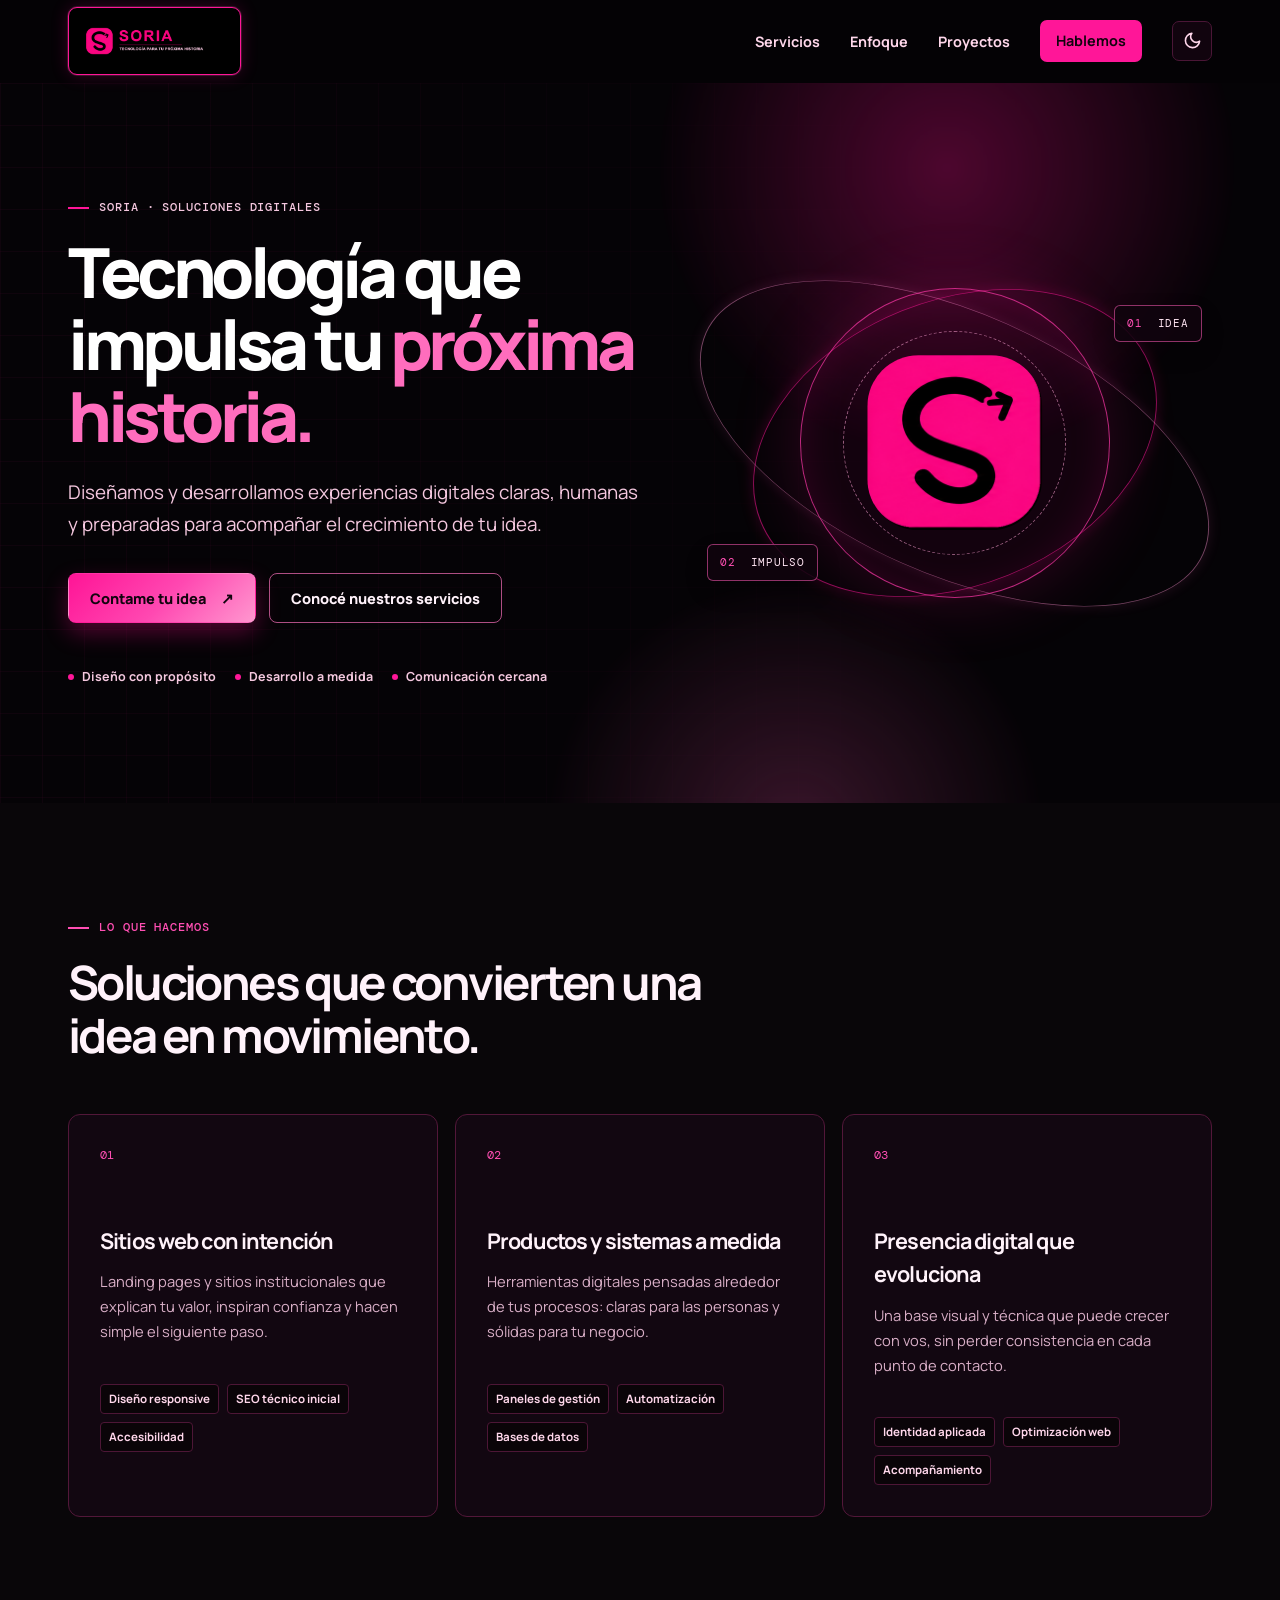
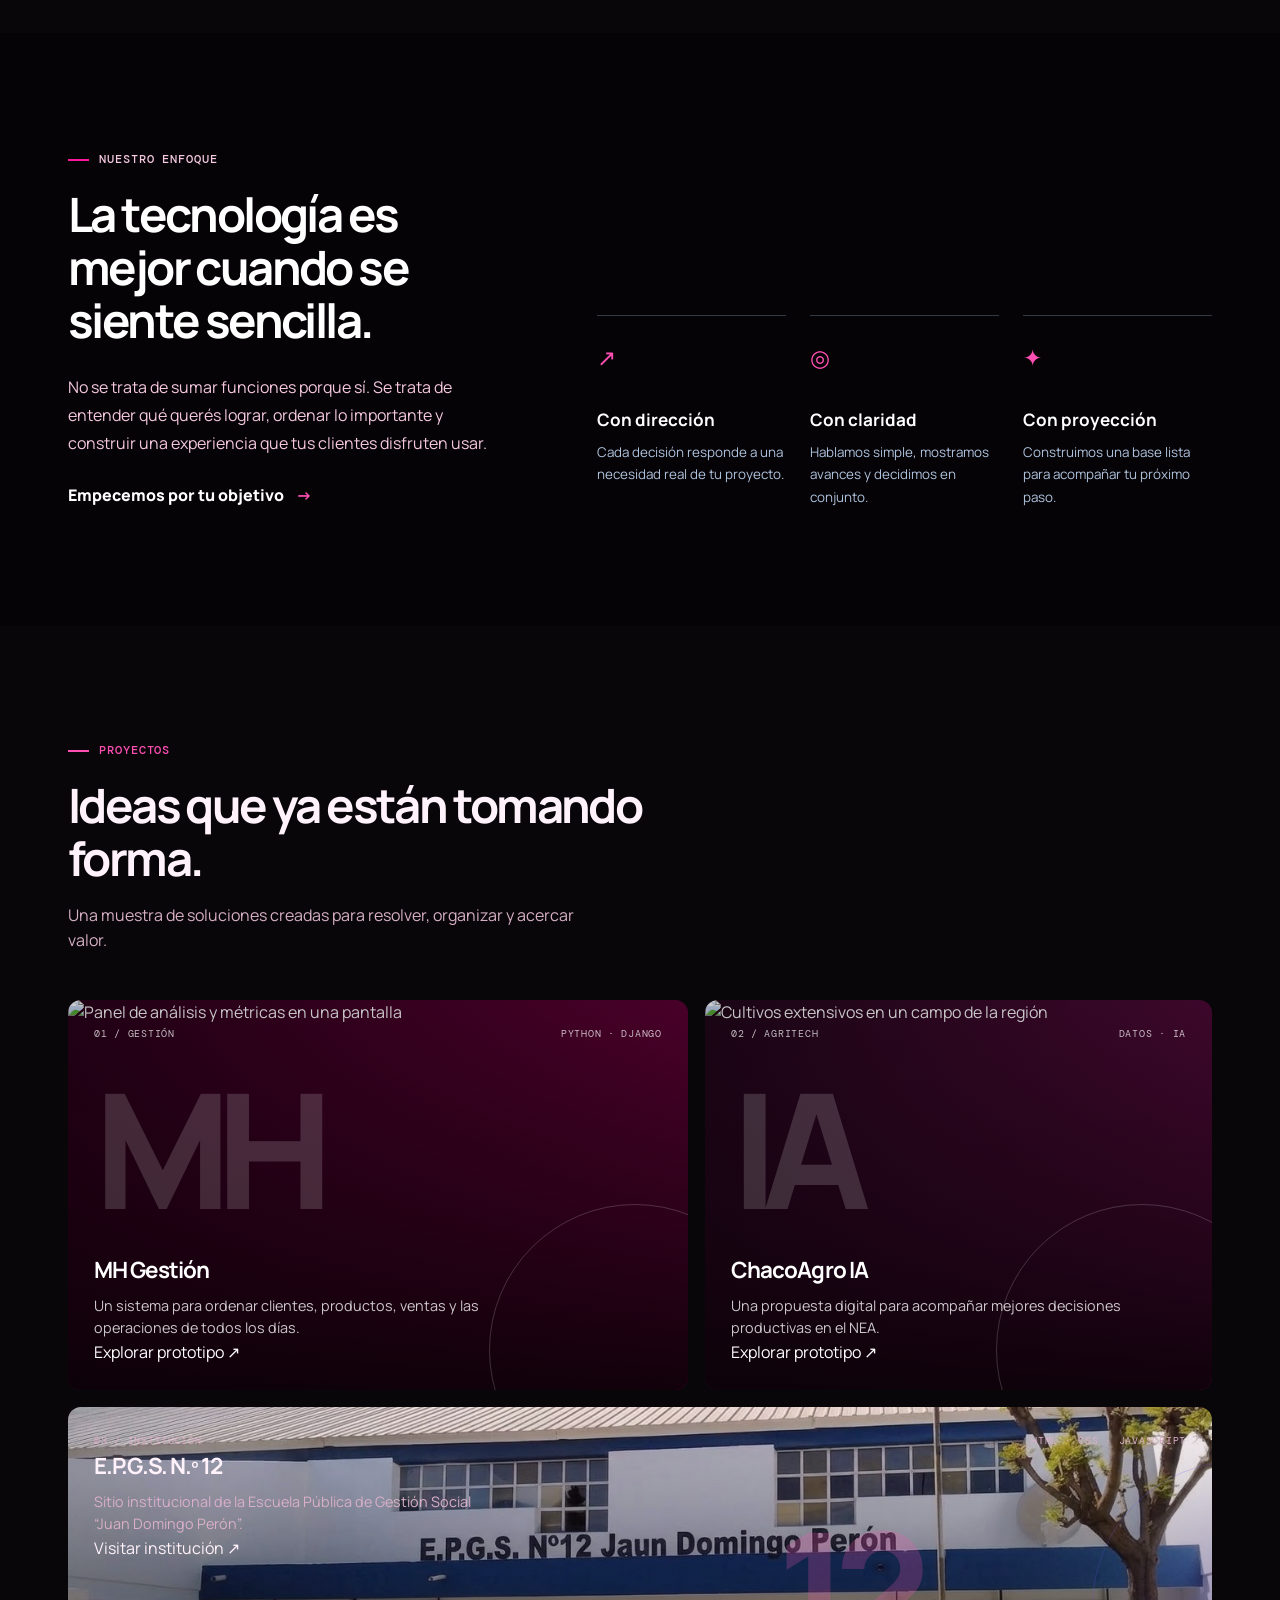
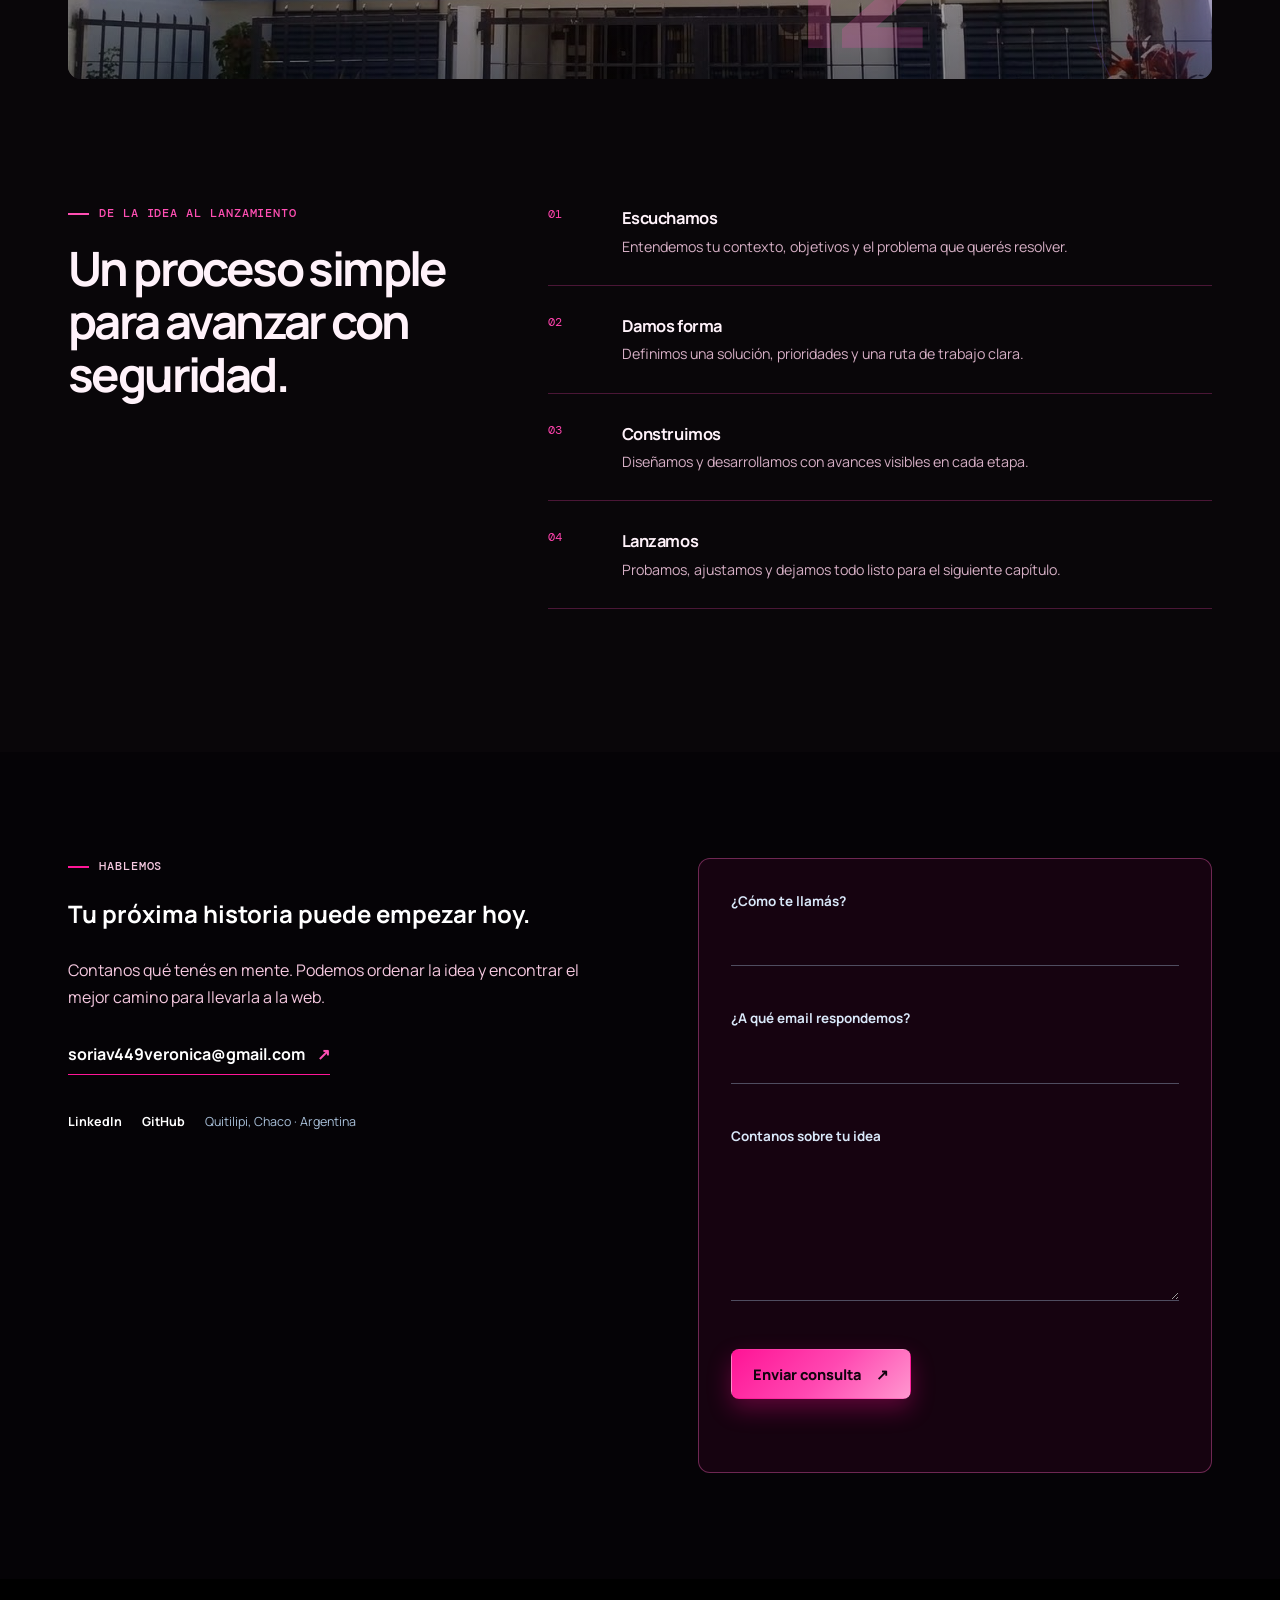
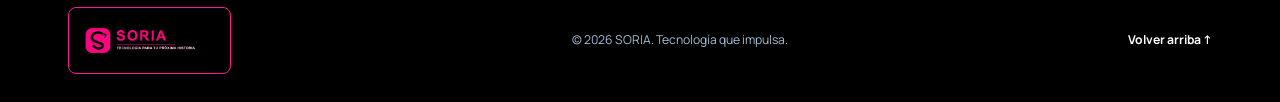
==== commit cc0a2ce8: "feat: renovar identidad visual neon de SORIA" ====
--- a/html/index.html
+++ b/html/index.html
@@ -12,17 +12,17 @@
   <meta property="og:url" content="https://veronica-marisa-soria1.github.io/Soria-Tecnologia_que_impulsa/html/">
   <meta property="og:title" content="SORIA | Tecnología que impulsa">
   <meta property="og:description" content="Sitios web, soluciones digitales y sistemas a medida para impulsar tus ideas.">
-  <meta property="og:image" content="https://veronica-marisa-soria1.github.io/Soria-Tecnologia_que_impulsa/assets/img/soria-logo-pastel.png">
+  <meta property="og:image" content="https://veronica-marisa-soria1.github.io/Soria-Tecnologia_que_impulsa/assets/img/soria-logo-neon.png">
   <meta property="og:image:width" content="2048">
   <meta property="og:image:height" content="768">
   <meta property="og:image:alt" content="SORIA — Tecnología que impulsa.">
   <meta name="twitter:card" content="summary_large_image">
   <meta name="twitter:title" content="SORIA | Tecnología que impulsa">
   <meta name="twitter:description" content="Sitios web, soluciones digitales y sistemas a medida para impulsar tus ideas.">
-  <meta name="twitter:image" content="https://veronica-marisa-soria1.github.io/Soria-Tecnologia_que_impulsa/assets/img/soria-logo-pastel.png">
-  <link rel="icon" href="../assets/img/soria-isotipo-pastel.png" type="image/png">
-  <link rel="apple-touch-icon" href="../assets/img/soria-isotipo-pastel.png" sizes="1254x1254">
-  <meta name="theme-color" content="#4E5F7D">
+  <meta name="twitter:image" content="https://veronica-marisa-soria1.github.io/Soria-Tecnologia_que_impulsa/assets/img/soria-logo-neon.png">
+  <link rel="icon" href="../assets/img/soria-isotipo-neon.png" type="image/png">
+  <link rel="apple-touch-icon" href="../assets/img/soria-isotipo-neon.png" sizes="380x380">
+  <meta name="theme-color" content="#050306">
   <link rel="preconnect" href="https://fonts.googleapis.com">
   <link rel="preconnect" href="https://fonts.gstatic.com" crossorigin>
   <link rel="stylesheet" href="https://fonts.googleapis.com/css2?family=DM+Mono:wght@400;500&family=Manrope:wght@400;500;600;700;800&display=swap">
@@ -39,7 +39,7 @@
     })();
   </script>
   <link rel="stylesheet" href="../css/styles.css?v=20261023-3">
-  <link rel="stylesheet" href="../css/pastel-theme.css?v=20261118-1">
+  <link rel="stylesheet" href="../css/neon-theme.css?v=20261118-1">
   <script src="../js/main.js?v=20261023-2" defer></script>
 </head>
 <body>
@@ -48,12 +48,12 @@
     <nav class="nav" aria-label="Navegación principal">
       <a class="brand" href="#inicio" aria-label="SORIA, ir al inicio">
         <span class="brand-logo-light">
-          <img src="../assets/img/soria-logo-pastel.png" alt="SORIA" width="2048" height="768">
+          <img src="../assets/img/soria-logo-neon.png" alt="SORIA" width="2048" height="768">
         </span>
         <span class="brand-logo-dark" aria-hidden="true">
-          <img src="../assets/img/soria-logo-pastel.png" alt="" width="2048" height="768">
+          <img src="../assets/img/soria-logo-neon.png" alt="" width="2048" height="768">
         </span>
-        <img class="brand-isotipo" src="../assets/img/soria-isotipo-pastel.png" alt="" aria-hidden="true" width="1254" height="1254">
+        <img class="brand-isotipo" src="../assets/img/soria-isotipo-neon.png" alt="" aria-hidden="true" width="380" height="380">
       </a>
       <button class="nav-toggle" type="button" aria-expanded="false" aria-controls="nav-menu">
         <span class="sr-only">Abrir menú</span>
@@ -93,7 +93,7 @@
       </div>
       <div class="hero-visual">
         <div class="orbit orbit-one" aria-hidden="true"></div><div class="orbit orbit-two" aria-hidden="true"></div>
-        <button class="brand-orb" type="button" aria-label="Animar el isotipo de SORIA"><img src="../assets/img/soria-isotipo-pastel.png" alt="" width="1254" height="1254"></button>
+        <button class="brand-orb" type="button" aria-label="Animar el isotipo de SORIA"><img src="../assets/img/soria-isotipo-neon.png" alt="" width="380" height="380"></button>
         <div class="floating-label label-one" aria-hidden="true"><span>01</span> IDEA</div>
         <div class="floating-label label-two" aria-hidden="true"><span>02</span> IMPULSO</div>
       </div>
@@ -204,7 +204,7 @@
   </main>
 
   <footer class="site-footer">
-    <a href="#inicio" aria-label="SORIA, volver al inicio"><img src="../assets/img/soria-logo-pastel.png" alt="SORIA" width="2048" height="768"></a>
+    <a href="#inicio" aria-label="SORIA, volver al inicio"><img src="../assets/img/soria-logo-neon.png" alt="SORIA" width="2048" height="768"></a>
     <p>© <span id="current-year"></span> SORIA. Tecnología que impulsa.</p>
     <a class="back-to-top" href="#inicio">Volver arriba ↑</a>
   </footer>
--- a/css/neon-theme.css
+++ b/css/neon-theme.css
@@ -0,0 +1,349 @@
+/* Identidad SORIA: negro profundo, fucsia flúor y rosa de alto contraste. */
+:root {
+  --navy: #050306;
+  --navy-soft: #11040e;
+  --ink: #fff2fa;
+  --muted: #d6afc5;
+  --line: #4a1636;
+  --paper: #090609;
+  --cyan: #ff1296;
+  --blue: #ff43ad;
+  --violet: #c90074;
+  --pink-soft: #ffc5e3;
+  --gradient: linear-gradient(135deg, #ff1496 0%, #ff48b1 52%, #ff97cf 100%);
+  --shadow: 0 18px 48px rgba(255, 12, 142, 0.16);
+}
+
+body {
+  color: var(--ink);
+  background: var(--paper);
+}
+
+.site-header {
+  background: rgba(5, 3, 6, 0.94);
+}
+
+.site-header.is-scrolled {
+  border-color: #4a1636;
+  box-shadow: 0 7px 24px rgba(255, 16, 145, 0.12);
+}
+
+.brand {
+  height: auto;
+  padding: 4px 8px;
+  border: 1px solid #ff1597;
+  border-radius: 9px;
+  background: #000;
+  box-shadow: 0 0 0 1px rgba(255, 99, 185, 0.18), 0 0 18px rgba(255, 20, 150, 0.2);
+}
+
+.brand:hover,
+.brand:focus-visible {
+  border-color: #ff89cb;
+  box-shadow: 0 0 0 2px rgba(255, 107, 191, 0.18), 0 0 25px rgba(255, 20, 150, 0.35);
+}
+
+.brand .brand-isotipo {
+  display: none;
+}
+
+.nav-menu a {
+  color: #ffd7eb;
+}
+
+.nav-menu a:hover,
+.nav-menu a:focus-visible {
+  color: #ff4bb2;
+}
+
+.nav-cta {
+  color: #12040e !important;
+  background: #ff1698;
+}
+
+.nav-cta:hover,
+.nav-cta:focus-visible {
+  background: #ff80c7;
+}
+
+.theme-toggle,
+.nav-toggle {
+  color: #ffd7eb;
+  border-color: #4a1636;
+  background: #11040e;
+}
+
+.nav-toggle span:not(.sr-only) {
+  background: #ff75c0;
+}
+
+.hero,
+.approach-section,
+.contact-section {
+  background: var(--navy);
+}
+
+.hero:before {
+  opacity: 0.24;
+  background-image: linear-gradient(rgba(255, 30, 154, 0.18) 1px, transparent 1px), linear-gradient(90deg, rgba(255, 30, 154, 0.18) 1px, transparent 1px);
+}
+
+.hero-glow-one {
+  background: radial-gradient(circle, rgba(255, 16, 145, 0.34), rgba(255, 16, 145, 0) 70%);
+}
+
+.hero-glow-two {
+  background: radial-gradient(circle, rgba(255, 91, 181, 0.24), rgba(255, 91, 181, 0) 70%);
+}
+
+.hero h1 em {
+  color: #ff6dbd;
+}
+
+.hero .eyebrow,
+.approach-section .eyebrow,
+.contact-section .eyebrow,
+.hero-points,
+.hero-copy,
+.approach-copy > p:not(.eyebrow),
+.contact-copy > p:not(.eyebrow) {
+  color: #f5c8df;
+}
+
+.hero .eyebrow span,
+.approach-section .eyebrow span,
+.contact-section .eyebrow span,
+.hero-points li:before {
+  background: #ff1698;
+}
+
+.button-primary {
+  color: #12040e;
+  background: var(--gradient);
+  box-shadow: 0 10px 23px rgba(255, 11, 144, 0.3);
+}
+
+.button-primary:hover,
+.button-primary:focus-visible {
+  box-shadow: 0 14px 30px rgba(255, 11, 144, 0.48);
+}
+
+.button-ghost {
+  color: #fff2fa;
+  border-color: rgba(255, 115, 192, 0.68);
+}
+
+.button-ghost:hover,
+.button-ghost:focus-visible {
+  border-color: #ff1597;
+  background: rgba(255, 20, 150, 0.13);
+}
+
+.brand-orb {
+  border-color: rgba(255, 55, 169, 0.72);
+  background: rgba(255, 15, 144, 0.06);
+  box-shadow: inset 0 0 40px rgba(255, 20, 150, 0.12), 0 0 70px rgba(255, 20, 150, 0.18);
+}
+
+.brand-orb:before {
+  border-color: rgba(255, 164, 214, 0.55);
+}
+
+.brand-orb img {
+  clip-path: inset(3.7% round 27%);
+  filter: drop-shadow(0 12px 24px rgba(255, 15, 144, 0.38));
+  transform: scale(1.04);
+}
+
+.orbit-one {
+  border-color: rgba(255, 25, 154, 0.56);
+  box-shadow: 0 0 18px rgba(255, 15, 144, 0.16);
+}
+
+.orbit-two {
+  border-color: rgba(255, 150, 210, 0.45);
+  box-shadow: 0 0 20px rgba(255, 100, 188, 0.12);
+}
+
+.floating-label {
+  color: #ffe5f3;
+  border-color: rgba(255, 92, 184, 0.54);
+  background: rgba(17, 4, 14, 0.87);
+}
+
+.floating-label span,
+.principle-icon,
+.text-link span,
+.contact-email span {
+  color: #ff4fb3;
+}
+
+.eyebrow-dark,
+.eyebrow-dark span {
+  color: #ff4fb3;
+}
+
+.eyebrow-dark span {
+  background: #ff4fb3;
+}
+
+.service-card,
+.service-card-featured {
+  color: #fff2fa;
+  border-color: #521739;
+  background: #120711;
+}
+
+.service-card:hover {
+  border-color: #ff1597;
+  box-shadow: 0 14px 32px rgba(255, 10, 145, 0.16);
+}
+
+.service-card p,
+.service-card-featured p {
+  color: #d9afc7;
+}
+
+.service-number,
+.service-card-featured .service-number {
+  color: #ff4fb3;
+}
+
+.service-card li,
+.service-card-featured li {
+  color: #ffd7eb;
+  border-color: #4d1636;
+  background: #0a0408;
+}
+
+.project-mh {
+  background: linear-gradient(135deg, #270018, #790041);
+}
+
+.project-ia {
+  background: linear-gradient(135deg, #1e0618, #6c0b4a);
+}
+
+.project-card:before {
+  background: linear-gradient(180deg, rgba(6, 1, 5, 0.2), rgba(6, 1, 5, 0.48) 35%, rgba(6, 1, 5, 0.9));
+}
+
+.project-ac {
+  color: #fff2fa;
+  background: #1a0917;
+}
+
+.project-ac:before {
+  background: linear-gradient(180deg, rgba(255, 20, 150, 0.04), rgba(6, 1, 5, 0.44));
+}
+
+.project-ac .project-top,
+.project-ac .project-content p {
+  color: #d9afc7;
+}
+
+.project-ac .project-content a,
+.project-ac .project-monogram {
+  color: #ff57b7;
+}
+
+.project-ac .project-monogram {
+  opacity: 0.22;
+}
+
+.contact-form {
+  border-color: rgba(255, 98, 189, 0.38);
+  background: rgba(255, 20, 150, 0.07);
+}
+
+.contact-email {
+  border-bottom-color: #ff1698;
+}
+
+.site-footer {
+  background: #000;
+}
+
+.site-footer > a:first-child {
+  padding: 5px 8px;
+  border: 1px solid #ff1597;
+  border-radius: 8px;
+  background: #000;
+}
+
+html[data-theme="dark"] {
+  --ink: #fff2fa;
+  --muted: #d6afc5;
+  --line: #4a1636;
+  --paper: #000;
+  --shadow: 0 18px 48px rgba(255, 20, 150, 0.18);
+}
+
+html[data-theme="dark"] .site-header,
+html[data-theme="dark"] .nav-menu,
+html[data-theme="dark"] .nav-toggle {
+  background: #000;
+}
+
+html[data-theme="dark"] .nav-menu a,
+html[data-theme="dark"] .nav-toggle,
+html[data-theme="dark"] .theme-toggle {
+  color: #ffd7eb;
+}
+
+html[data-theme="dark"] .nav-cta {
+  color: #12040e !important;
+  background: #ff1698;
+}
+
+html[data-theme="dark"] .theme-toggle {
+  border-color: #4a1636;
+  background: #11040e;
+}
+
+html[data-theme="dark"] .service-card,
+html[data-theme="dark"] .service-card:not(.service-card-featured),
+html[data-theme="dark"] .service-card-featured {
+  color: #fff2fa;
+  border-color: #5a1a40;
+  background: #120711;
+}
+
+html[data-theme="dark"] .service-card p,
+html[data-theme="dark"] .service-card:not(.service-card-featured) p,
+html[data-theme="dark"] .service-card-featured p {
+  color: #d9afc7;
+}
+
+html[data-theme="dark"] .service-card li {
+  color: #ffd7eb;
+  border-color: #4d1636;
+  background: #0a0408;
+}
+
+html[data-theme="dark"] .project-ac {
+  color: #fff2fa;
+  background: #1a0917;
+}
+
+html[data-theme="dark"] .project-ac:before {
+  background: linear-gradient(180deg, rgba(255, 20, 150, 0.04), rgba(6, 1, 5, 0.44));
+}
+
+@media (max-width: 700px) {
+  .brand {
+    padding: 2px 5px;
+    border-radius: 8px;
+  }
+
+  .brand-logo-light,
+  .brand-logo-dark {
+    display: none !important;
+  }
+
+  .brand .brand-isotipo {
+    display: block !important;
+    width: auto;
+    height: 48px;
+  }
+}
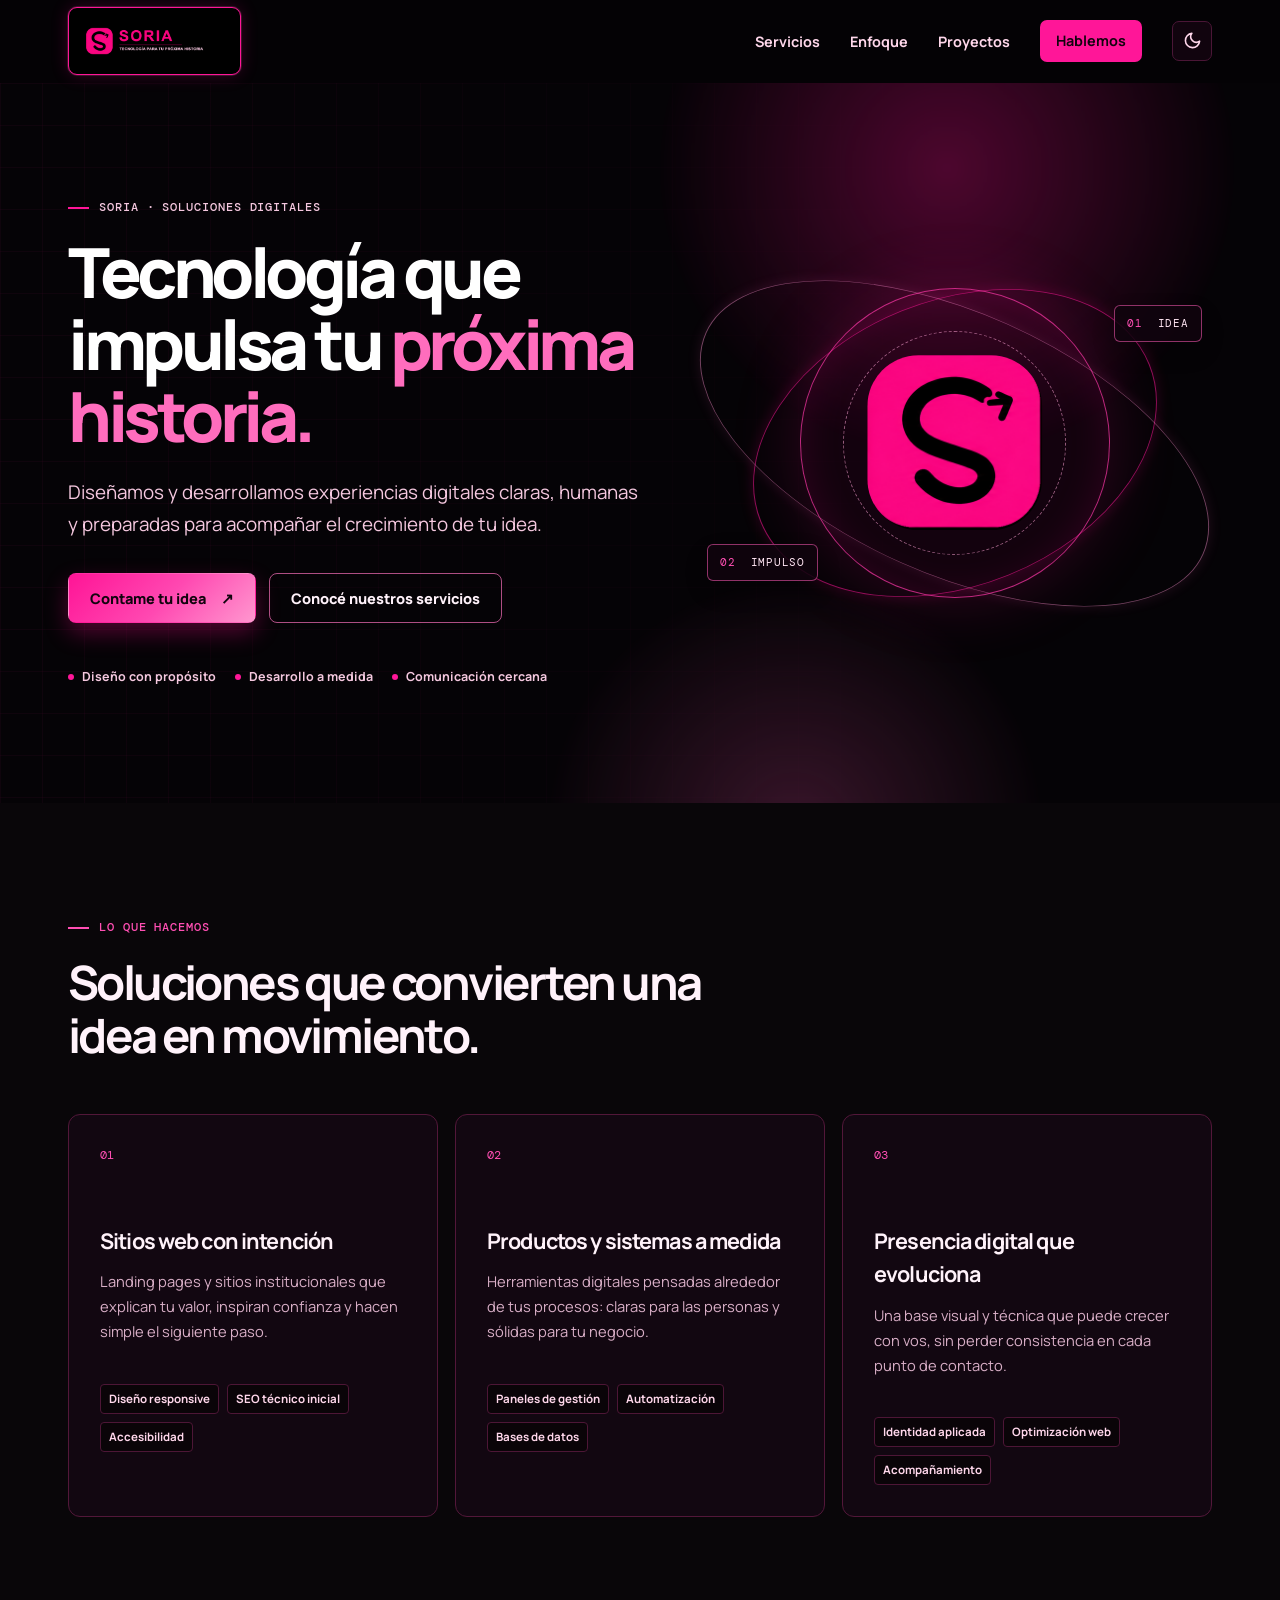
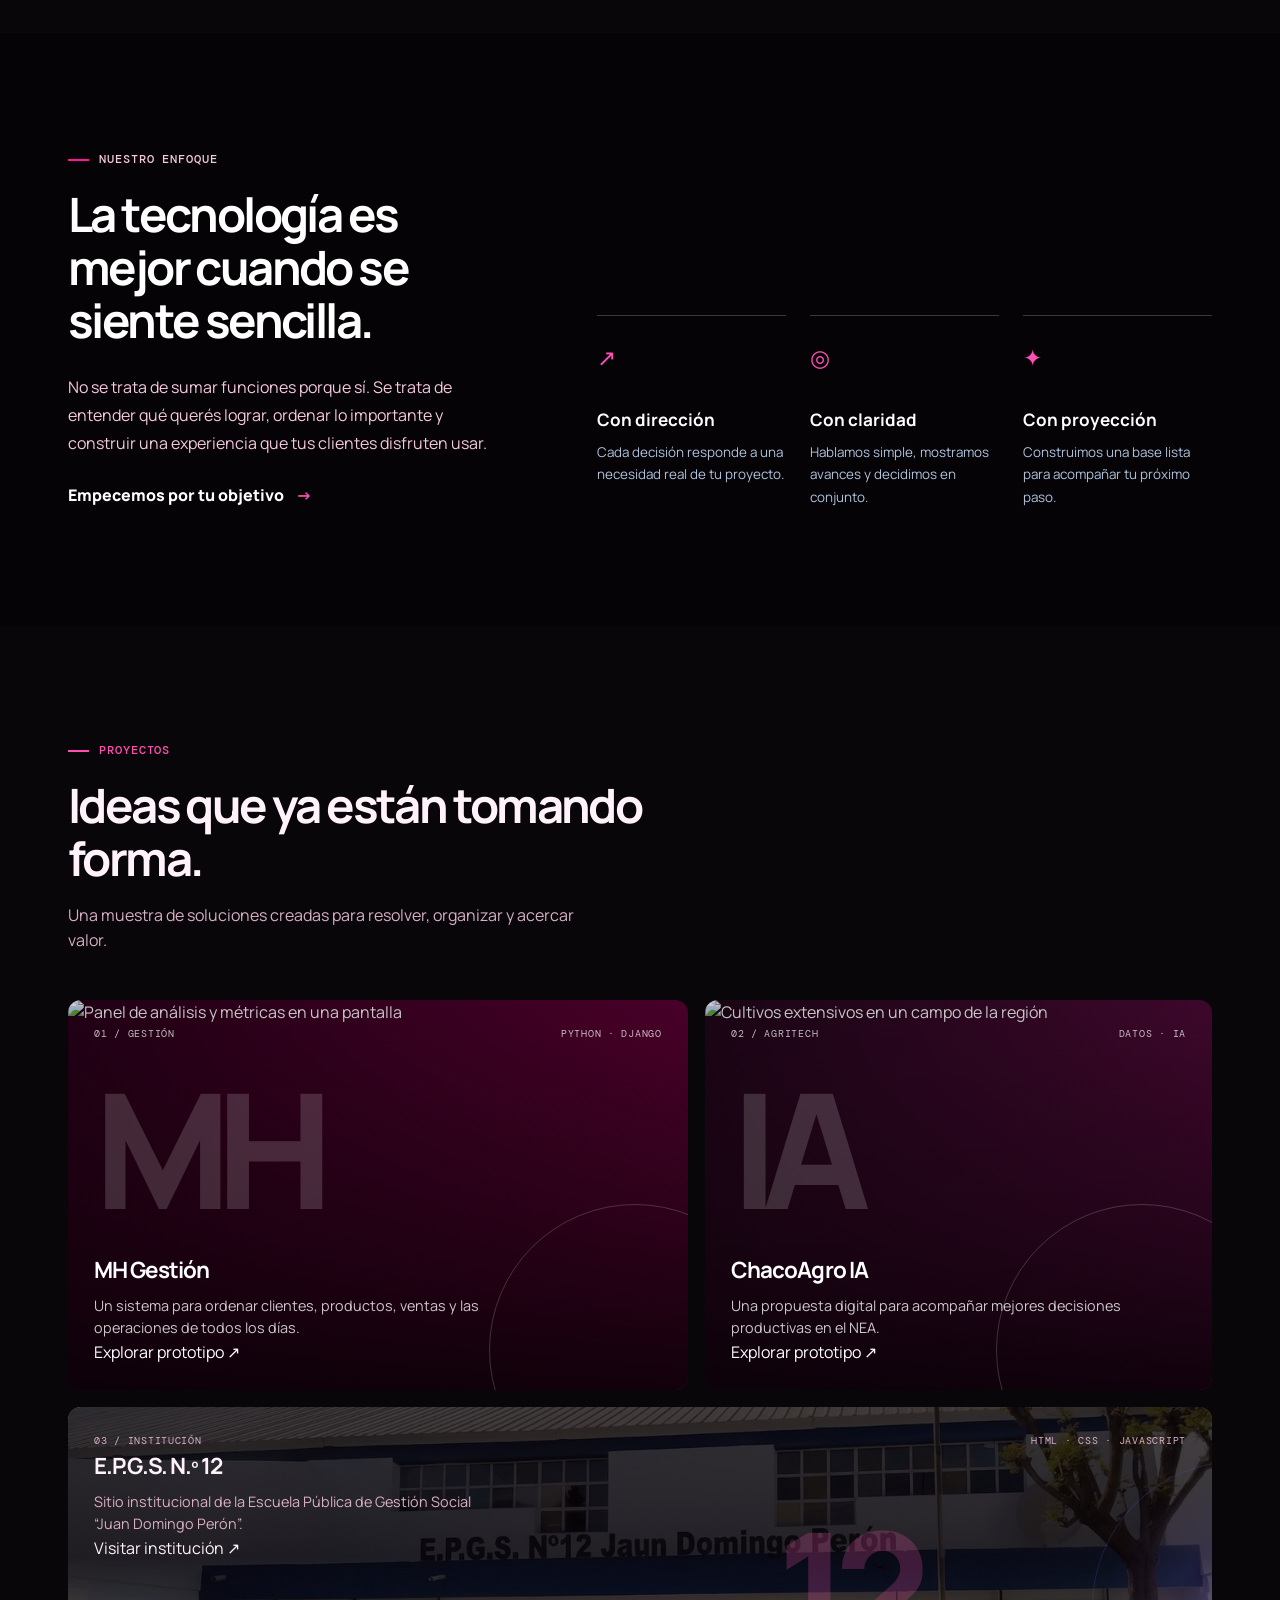
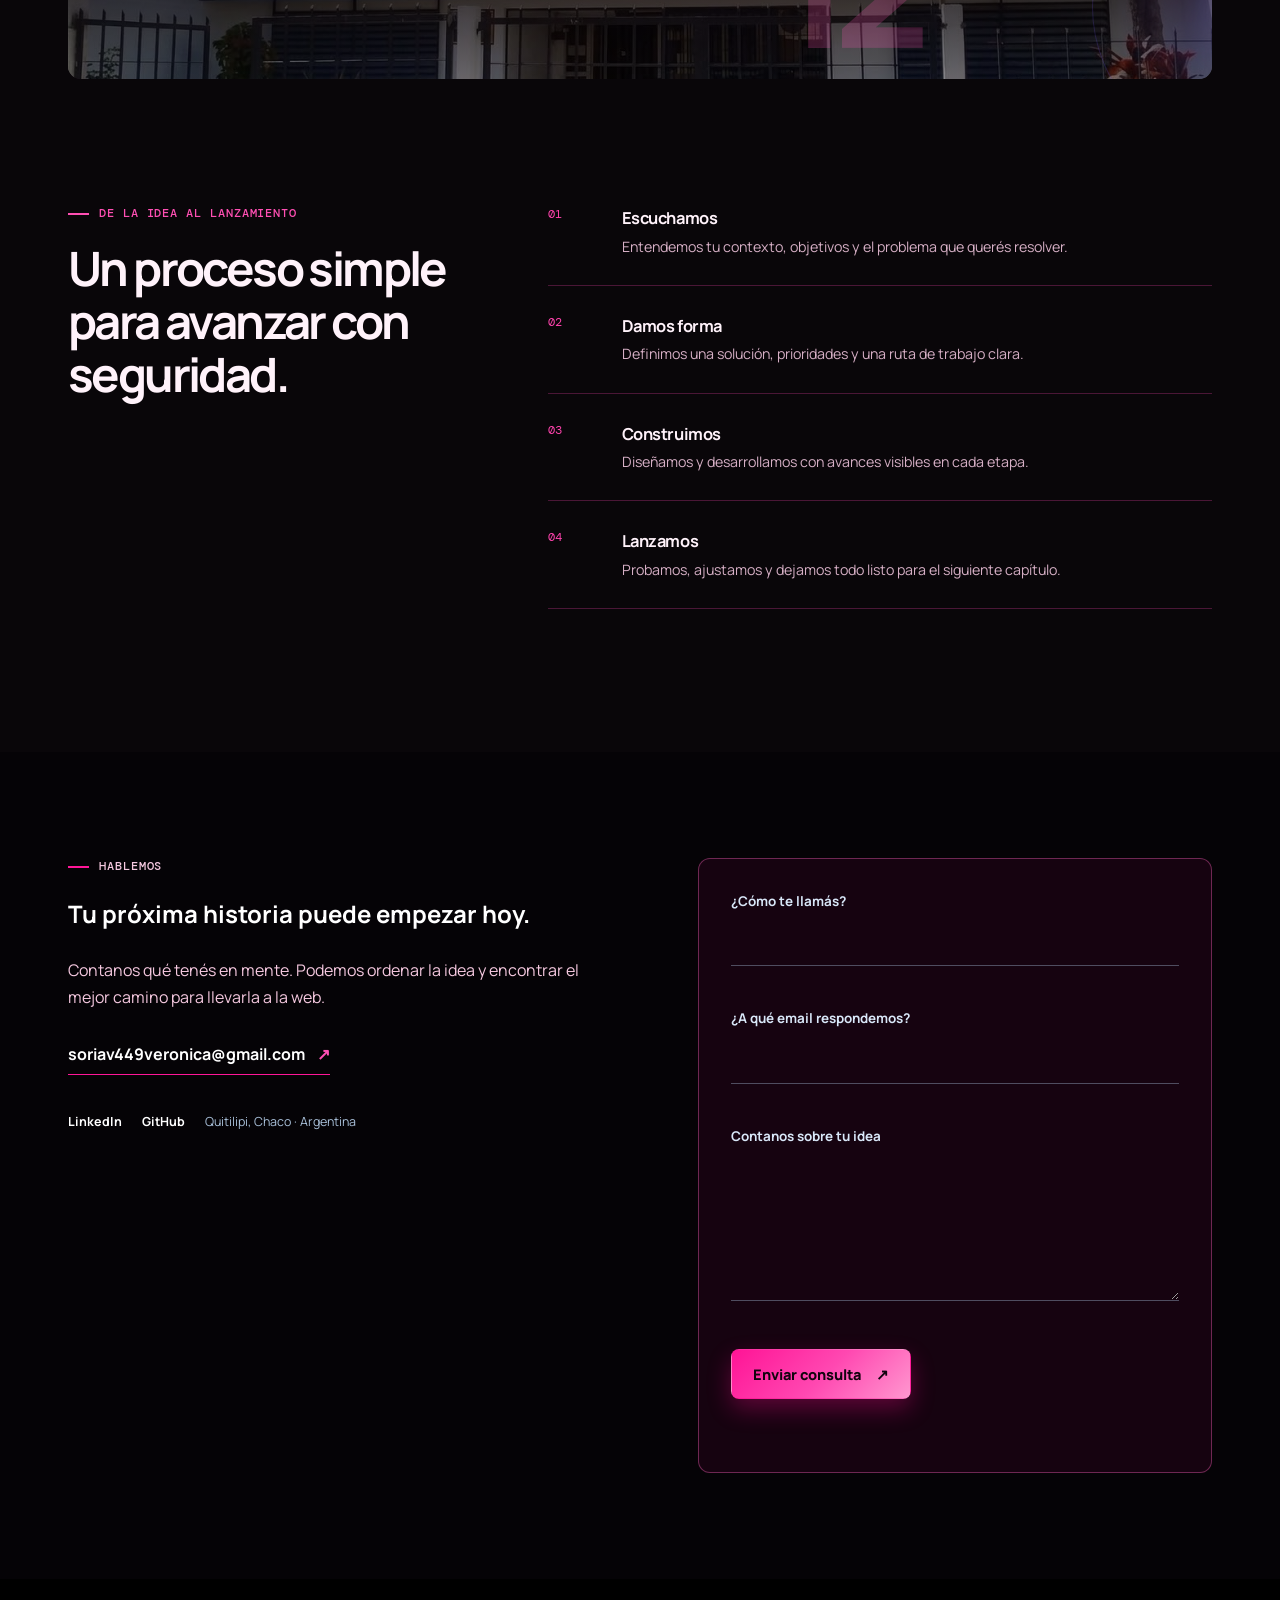
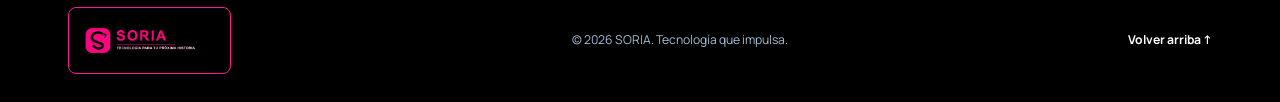
==== commit 472371f1: "Corrige accesibilidad, legibilidad y metadatos de SORIA" ====
--- a/html/index.html
+++ b/html/index.html
@@ -5,21 +5,21 @@
   <meta name="viewport" content="width=device-width, initial-scale=1.0">
   <meta name="description" content="SORIA crea sitios web, soluciones digitales y sistemas a medida para transformar buenas ideas en experiencias que avanzan.">
   <title>SORIA | Tecnología que impulsa</title>
-  <link rel="canonical" href="https://veronica-marisa-soria1.github.io/Soria-Tecnologia_que_impulsa/html/">
+  <link rel="canonical" href="https://soriatecnologiaqueimpulsa.netlify.app/html/">
   <meta property="og:type" content="website">
   <meta property="og:site_name" content="SORIA">
   <meta property="og:locale" content="es_AR">
-  <meta property="og:url" content="https://veronica-marisa-soria1.github.io/Soria-Tecnologia_que_impulsa/html/">
+  <meta property="og:url" content="https://soriatecnologiaqueimpulsa.netlify.app/html/">
   <meta property="og:title" content="SORIA | Tecnología que impulsa">
   <meta property="og:description" content="Sitios web, soluciones digitales y sistemas a medida para impulsar tus ideas.">
-  <meta property="og:image" content="https://veronica-marisa-soria1.github.io/Soria-Tecnologia_que_impulsa/assets/img/soria-logo-neon.png">
+  <meta property="og:image" content="https://soriatecnologiaqueimpulsa.netlify.app/assets/img/soria-logo-neon.png">
   <meta property="og:image:width" content="2048">
   <meta property="og:image:height" content="768">
   <meta property="og:image:alt" content="SORIA — Tecnología que impulsa.">
   <meta name="twitter:card" content="summary_large_image">
   <meta name="twitter:title" content="SORIA | Tecnología que impulsa">
   <meta name="twitter:description" content="Sitios web, soluciones digitales y sistemas a medida para impulsar tus ideas.">
-  <meta name="twitter:image" content="https://veronica-marisa-soria1.github.io/Soria-Tecnologia_que_impulsa/assets/img/soria-logo-neon.png">
+  <meta name="twitter:image" content="https://soriatecnologiaqueimpulsa.netlify.app/assets/img/soria-logo-neon.png">
   <link rel="icon" href="../assets/img/soria-isotipo-neon.png" type="image/png">
   <link rel="apple-touch-icon" href="../assets/img/soria-isotipo-neon.png" sizes="380x380">
   <meta name="theme-color" content="#050306">
@@ -38,9 +38,9 @@
       }
     })();
   </script>
-  <link rel="stylesheet" href="../css/styles.css?v=20261023-3">
-  <link rel="stylesheet" href="../css/neon-theme.css?v=20261118-1">
-  <script src="../js/main.js?v=20261023-2" defer></script>
+  <link rel="stylesheet" href="../css/styles.css?v=20261118-2">
+  <link rel="stylesheet" href="../css/neon-theme.css?v=20261118-2">
+  <script src="../js/main.js?v=20261118-2" defer></script>
 </head>
 <body>
   <a class="skip-link" href="#contenido">Saltar al contenido</a>
--- a/css/styles.css
+++ b/css/styles.css
@@ -9,7 +9,7 @@
 .contact-section{display:grid;grid-template-columns:1fr 1fr;gap:clamp(48px,9vw,140px);padding:106px max(28px,calc((100vw - 1144px)/2));color:#fff;background:var(--navy-soft)}.contact-copy{max-width:540px}.contact-copy h2{color:#fff}.contact-copy>p:not(.eyebrow){margin:25px 0 30px;color:#bdcfe3;line-height:1.72}.contact-email{display:inline-flex;gap:12px;padding-bottom:7px;color:#fff;border-bottom:1px solid var(--cyan);font-weight:700}.contact-email span{color:var(--cyan)}.social-links{display:flex;flex-wrap:wrap;gap:13px 20px;margin-top:37px;color:#a8bfd8;font-size:.78rem}.social-links a{color:#fff;font-weight:700}.social-links a:hover{color:var(--cyan)}.contact-form{display:grid;gap:19px;align-self:center;padding:32px;border:1px solid rgba(174,208,244,.18);border-radius:12px;background:rgba(255,255,255,.055)}.form-field{display:grid;gap:7px}.form-field label{color:#d8e7f8;font-size:.84rem;font-weight:700}.form-field input,.form-field textarea{width:100%;padding:11px 0;resize:vertical;color:#fff;border:0;border-bottom:1px solid rgba(187,216,246,.35);outline:0;background:transparent;transition:border-color .2s}.form-field textarea{min-height:100px}.form-field input:focus,.form-field textarea:focus{border-color:var(--cyan)}.field-error{min-height:16px;color:#ffb9bd;font-size:.73rem}.form-status{min-height:22px;margin:0;color:#d1e4f9;font-size:.82rem}.contact-form .button{justify-self:start;margin-top:6px}.site-footer{display:flex;align-items:center;justify-content:space-between;gap:22px;padding:28px max(28px,calc((100vw - 1144px)/2));color:#a6bdd7;background:#061426;font-size:.76rem}.site-footer img{display:block;width:145px;height:auto}.site-footer p{margin:0;text-align:center}.back-to-top{color:#fff;font-weight:700;white-space:nowrap}
 @keyframes rise{from{opacity:0;transform:translateY(18px)}to{opacity:1;transform:translateY(0)}}@keyframes fade-in{from{opacity:0}to{opacity:1}}@keyframes spin{to{transform:rotate(360deg)}}
 @media(max-width:900px){.hero{grid-template-columns:1fr .7fr;min-height:660px}.hero-visual{min-height:350px}.orbit-two{width:450px;height:450px}.services-grid,.principles{grid-template-columns:1fr}.service-card{min-height:auto}.service-number{margin-bottom:35px}.service-card p{min-height:auto}.approach-section,.process-section{grid-template-columns:1fr 1fr;gap:50px}.principles{gap:16px}.principles article{display:grid;grid-template-columns:44px 1fr;gap:0 14px}.principle-icon{grid-row:span 2;margin-bottom:0}.principles h3{margin:0 0 4px}.projects-grid{grid-template-columns:1fr 1fr}.contact-section{gap:50px}}
-@media(max-width:700px){html{scroll-padding-top:72px}.nav{min-height:68px;padding:4px 20px}.brand{height:53px}.brand picture,.brand img{height:48px}.nav-toggle{display:block}.nav-menu{position:absolute;top:68px;right:12px;left:12px;display:grid;gap:0;padding:8px;border:1px solid var(--line);border-radius:11px;background:#fff;box-shadow:var(--shadow);opacity:0;pointer-events:none;transform:translateY(-8px);transition:opacity .18s,transform .18s}.nav-menu.is-open{opacity:1;pointer-events:auto;transform:translateY(0)}.nav-menu a{display:block;padding:13px}.nav-cta{justify-content:center;margin:5px}.nav-toggle[aria-expanded="true"] span:nth-of-type(2){transform:translateY(6px) rotate(45deg)}.nav-toggle[aria-expanded="true"] span:nth-of-type(3){opacity:0}.nav-toggle[aria-expanded="true"] span:nth-of-type(4){transform:translateY(-6px) rotate(-45deg)}.hero{display:block;min-height:auto;padding-top:79px;padding-bottom:66px}.hero h1{font-size:clamp(2.72rem,12.3vw,4.3rem)}.hero-copy{font-size:1rem}.hero-visual{min-height:265px;margin-top:37px}.brand-orb{width:215px;height:215px}.orbit-one{width:315px;height:315px}.orbit-two{width:390px;height:390px}.label-one{top:5%;right:2%}.label-two{bottom:3%;left:1%}.hero-points{gap:11px 17px;margin-top:32px}.section{padding:76px 22px}.services-grid{margin-top:32px}.approach-section{display:block;padding:76px 22px}.principles{margin-top:45px}.projects-section{padding-bottom:76px}.projects-grid{grid-template-columns:1fr;margin-top:32px}.project-ac{grid-column:auto}.project-card{min-height:330px}.project-ac{min-height:300px}.project-ac .project-monogram{right:9%;bottom:56px}.process-section{display:block;padding-top:0}.process-list{margin-top:40px}.contact-section{display:block;padding:76px 22px}.contact-form{margin-top:42px;padding:25px}.site-footer{display:grid;justify-items:start;padding:26px 22px}.site-footer p{text-align:left}.back-to-top{margin-top:4px}}
+@media(max-width:700px){html{scroll-padding-top:72px}.nav{min-height:68px;padding:4px 20px}.brand{height:53px}.brand picture,.brand img{height:48px}.nav-toggle{display:block}.nav-menu{position:absolute;top:68px;right:12px;left:12px;display:grid;gap:0;padding:8px;border:1px solid var(--line);border-radius:11px;background:#fff;box-shadow:var(--shadow);visibility:hidden;opacity:0;pointer-events:none;transform:translateY(-8px);transition:opacity .18s,transform .18s}.nav-menu.is-open{visibility:visible;opacity:1;pointer-events:auto;transform:translateY(0)}.nav-menu a{display:block;padding:13px}.nav-cta{justify-content:center;margin:5px}.nav-toggle[aria-expanded="true"] span:nth-of-type(2){transform:translateY(6px) rotate(45deg)}.nav-toggle[aria-expanded="true"] span:nth-of-type(3){opacity:0}.nav-toggle[aria-expanded="true"] span:nth-of-type(4){transform:translateY(-6px) rotate(-45deg)}.hero{display:block;min-height:auto;padding-top:79px;padding-bottom:66px}.hero h1{font-size:clamp(2.72rem,12.3vw,4.3rem)}.hero-copy{font-size:1rem}.hero-visual{min-height:265px;margin-top:37px}.brand-orb{width:215px;height:215px}.orbit-one{width:315px;height:315px}.orbit-two{width:390px;height:390px}.label-one{top:5%;right:2%}.label-two{bottom:3%;left:1%}.hero-points{gap:11px 17px;margin-top:32px}.section{padding:76px 22px}.services-grid{margin-top:32px}.approach-section{display:block;padding:76px 22px}.principles{margin-top:45px}.projects-section{padding-bottom:76px}.projects-grid{grid-template-columns:1fr;margin-top:32px}.project-ac{grid-column:auto}.project-card{min-height:330px}.project-ac{min-height:300px}.project-ac .project-monogram{right:9%;bottom:56px}.process-section{display:block;padding-top:0}.process-list{margin-top:40px}.contact-section{display:block;padding:76px 22px}.contact-form{margin-top:42px;padding:25px}.site-footer{display:grid;justify-items:start;padding:26px 22px}.site-footer p{text-align:left}.back-to-top{margin-top:4px}}
 @media(max-width:380px){.hero-actions .button{width:100%}.hero-points{display:grid;grid-template-columns:1fr}.project-top{flex-direction:column;gap:4px}}@media(prefers-reduced-motion:reduce){html{scroll-behavior:auto}.hero-content,.hero-visual{animation:none}.brand-orb:before{animation:none}*,*:before,*:after{transition-duration:.01ms!important}}
 .hero-visual.is-animating .brand-orb{animation:logo-surge 1.2s cubic-bezier(.2,.8,.2,1) both}
 .hero-visual.is-animating .brand-orb:before{animation:ring-flash 1.2s ease-out both,spin 6s linear infinite}
--- a/css/neon-theme.css
+++ b/css/neon-theme.css
@@ -234,7 +234,7 @@
 }
 
 .project-ac:before {
-  background: linear-gradient(180deg, rgba(255, 20, 150, 0.04), rgba(6, 1, 5, 0.44));
+  background: linear-gradient(180deg, rgba(6, 1, 5, 0.74), rgba(6, 1, 5, 0.82) 55%, rgba(6, 1, 5, 0.46));
 }
 
 .project-ac .project-top,
@@ -327,7 +327,7 @@
 }
 
 html[data-theme="dark"] .project-ac:before {
-  background: linear-gradient(180deg, rgba(255, 20, 150, 0.04), rgba(6, 1, 5, 0.44));
+  background: linear-gradient(180deg, rgba(6, 1, 5, 0.74), rgba(6, 1, 5, 0.82) 55%, rgba(6, 1, 5, 0.46));
 }
 
 @media (max-width: 700px) {
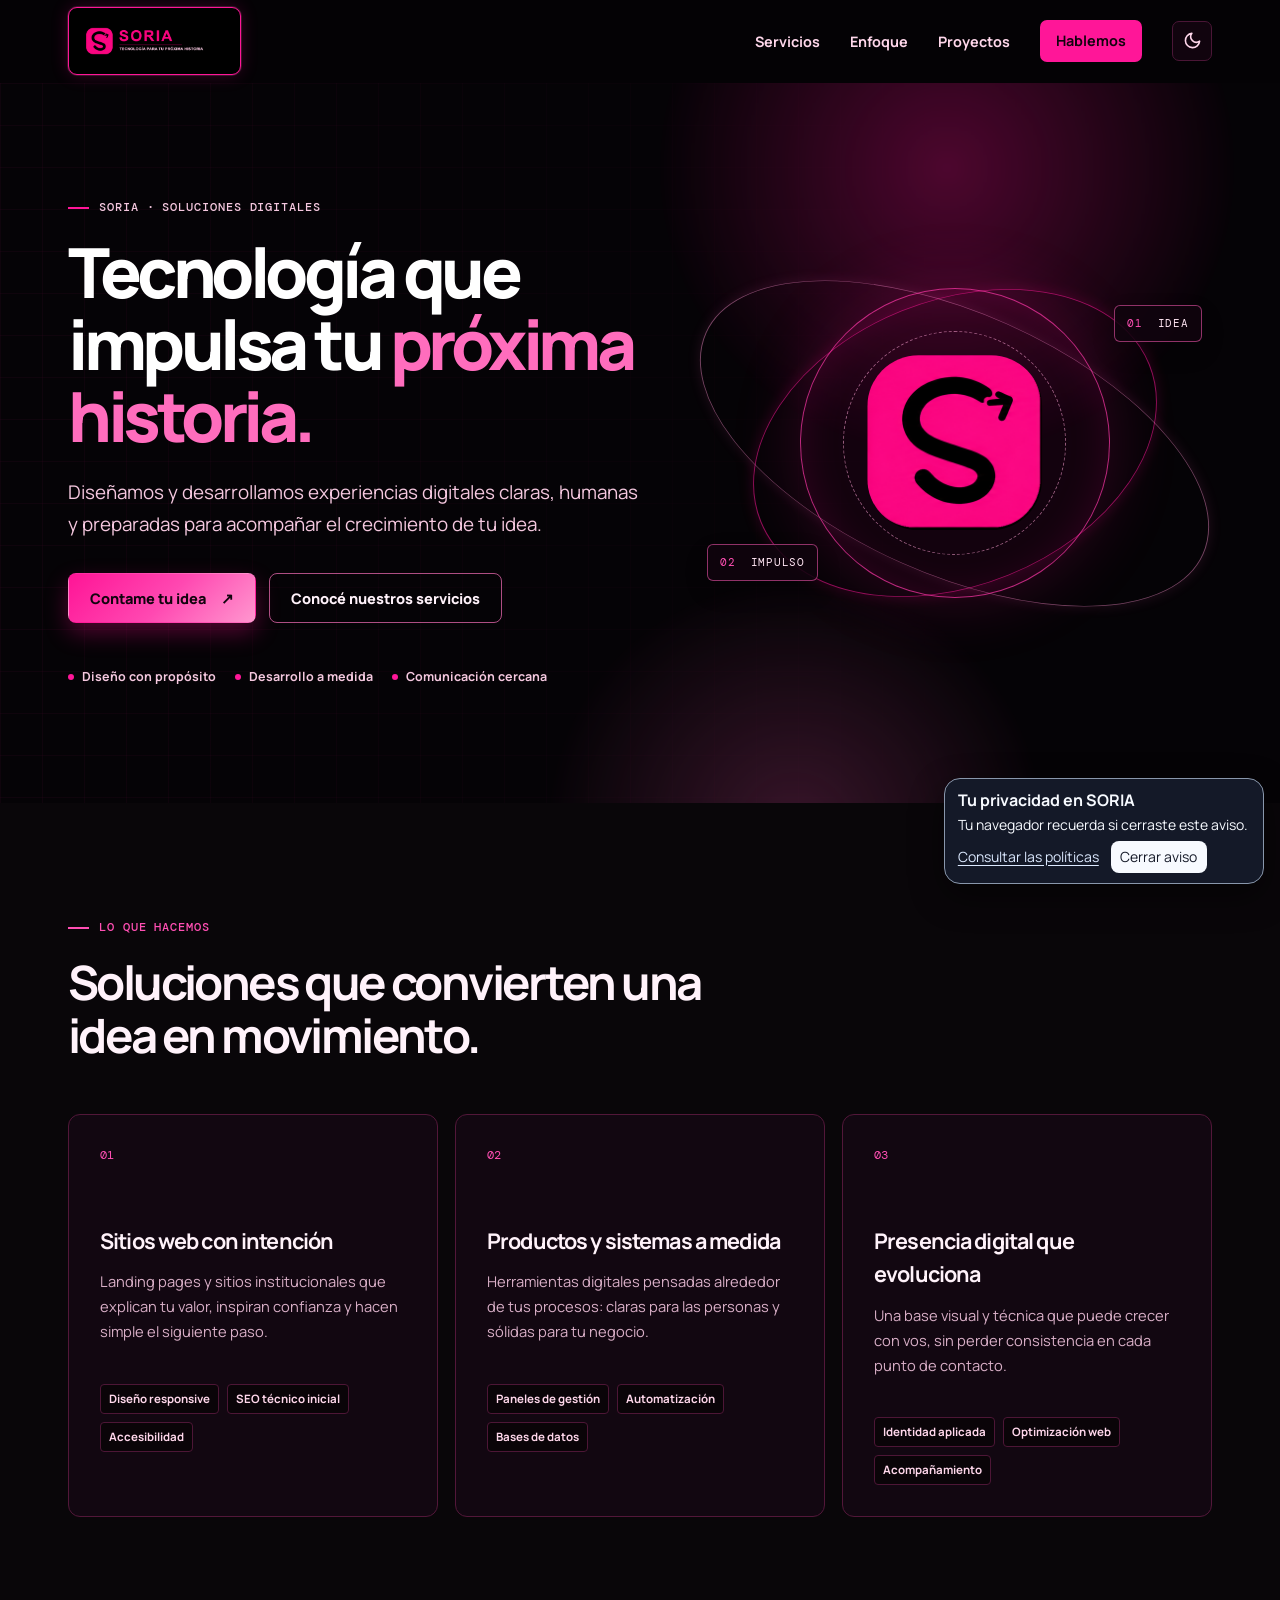
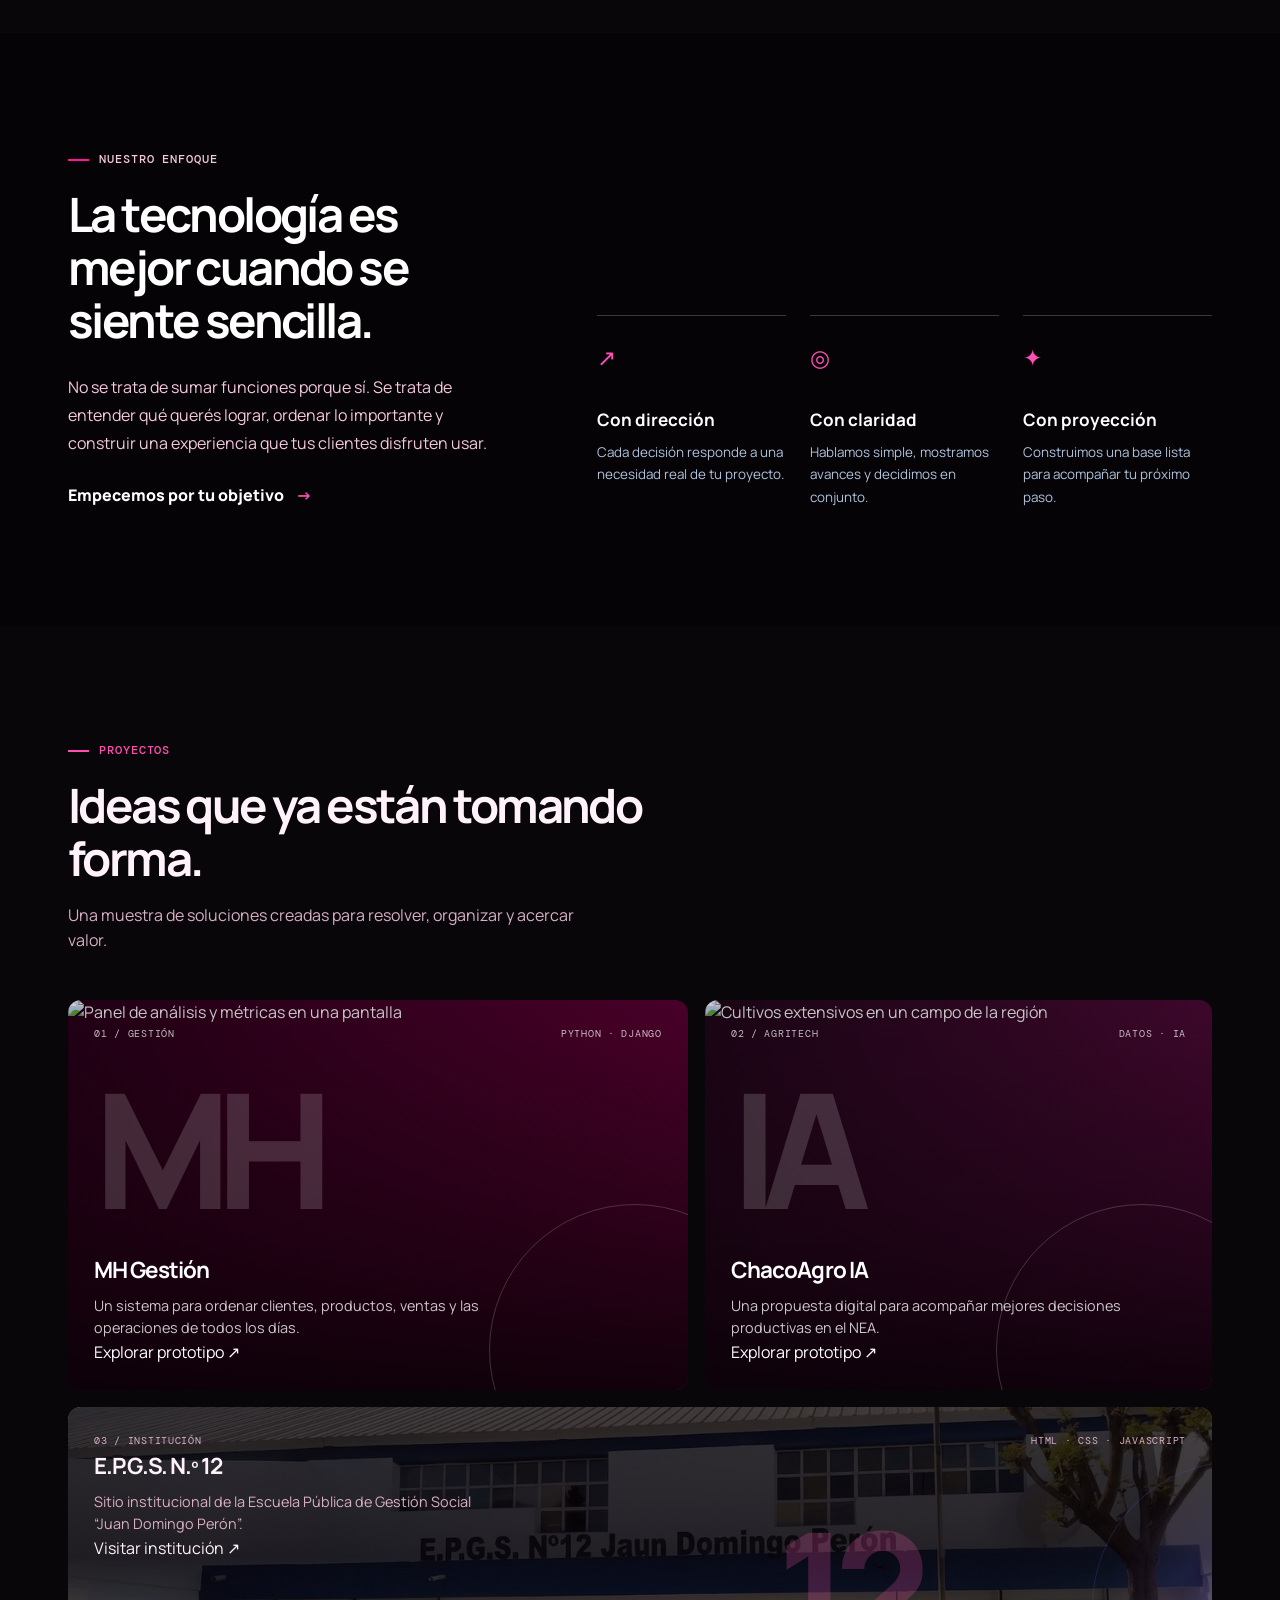
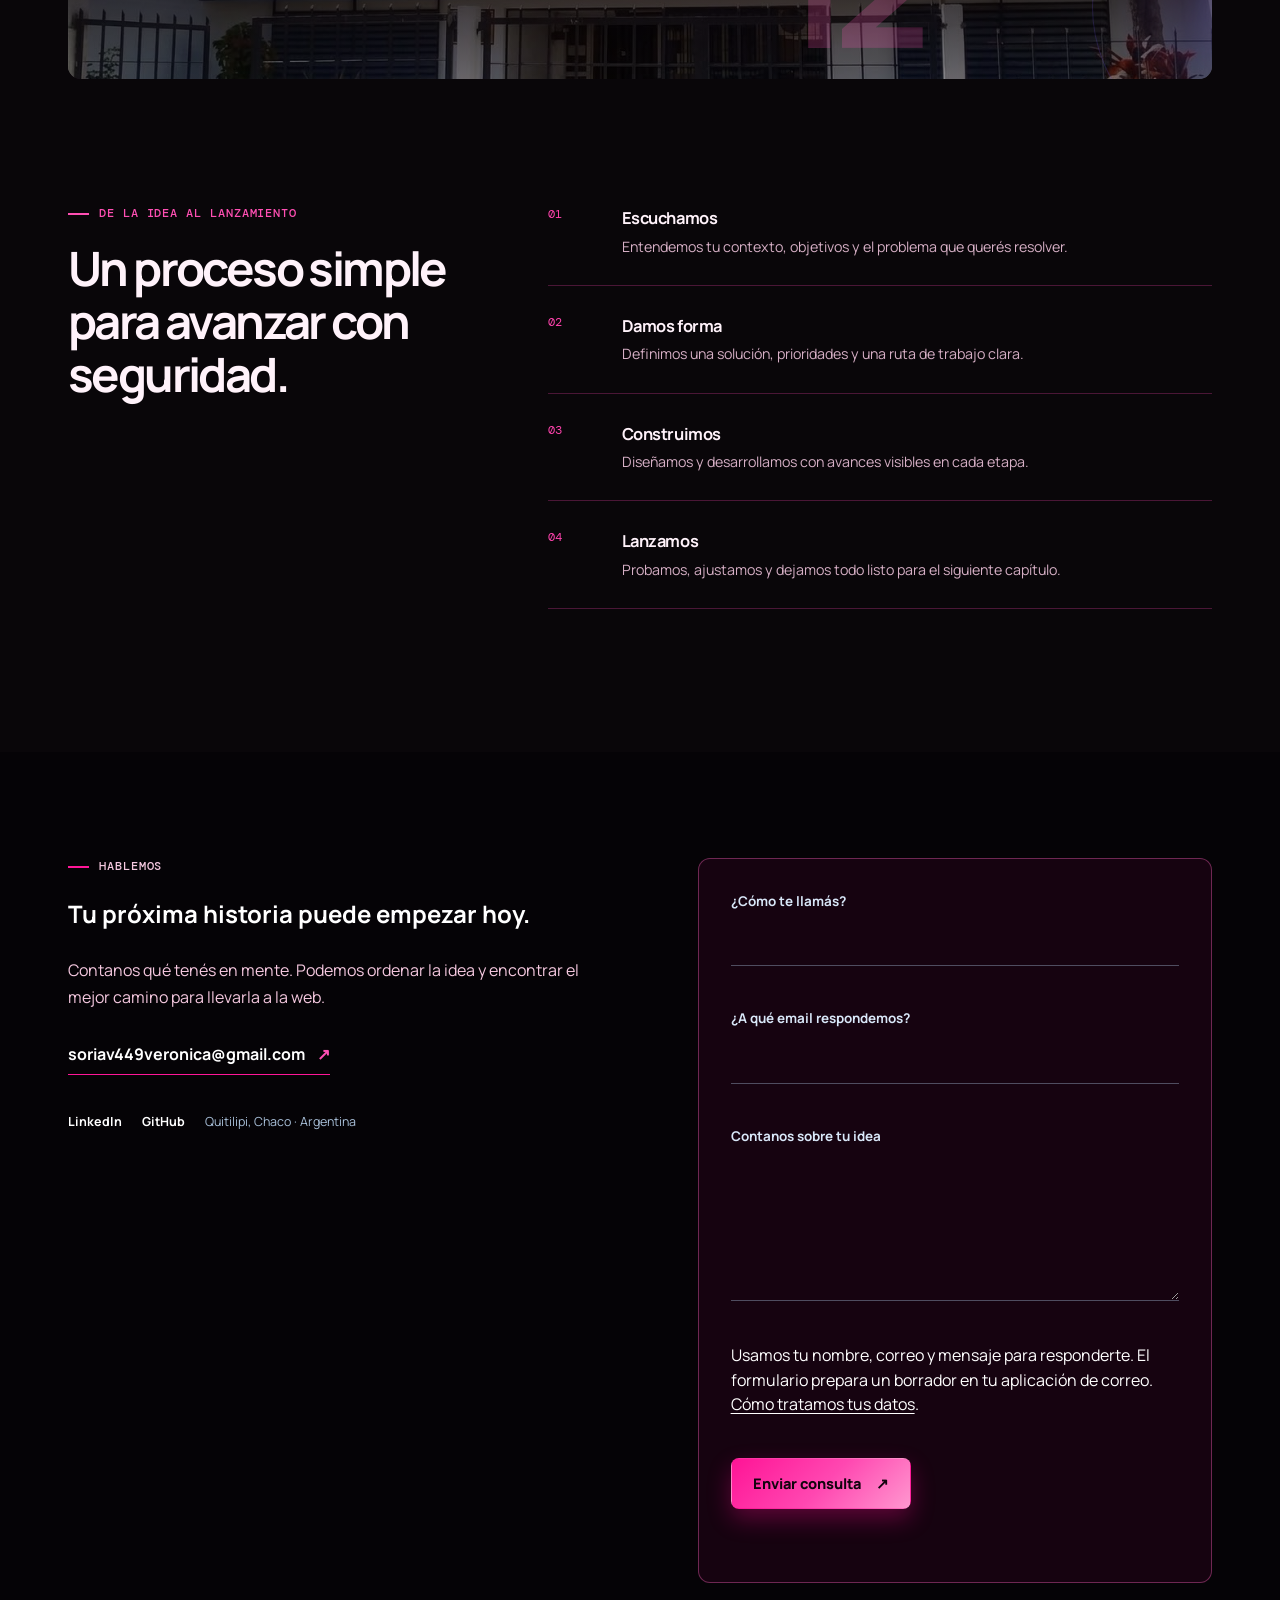
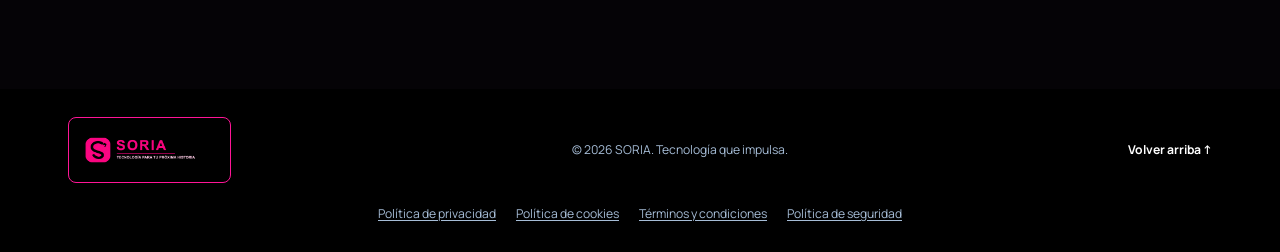
==== commit e193ff71: "Agrega las politicas de privacidad y el aviso compacto" ====
--- a/html/index.html
+++ b/html/index.html
@@ -41,6 +41,8 @@
   <link rel="stylesheet" href="../css/styles.css?v=20261118-2">
   <link rel="stylesheet" href="../css/neon-theme.css?v=20261118-2">
   <script src="../js/main.js?v=20261118-2" defer></script>
+  <link rel="stylesheet" href="../css/politicas.css">
+  <script src="../js/aviso-privacidad.js" defer></script>
 </head>
 <body>
   <a class="skip-link" href="#contenido">Saltar al contenido</a>
@@ -197,6 +199,7 @@
         <div class="form-field"><label for="name">¿Cómo te llamás?</label><input id="name" name="name" type="text" autocomplete="name" required aria-describedby="name-error"><span class="field-error" id="name-error" aria-live="polite"></span></div>
         <div class="form-field"><label for="email">¿A qué email respondemos?</label><input id="email" name="email" type="email" autocomplete="email" required aria-describedby="email-error"><span class="field-error" id="email-error" aria-live="polite"></span></div>
         <div class="form-field"><label for="message">Contanos sobre tu idea</label><textarea id="message" name="message" rows="5" required aria-describedby="message-error"></textarea><span class="field-error" id="message-error" aria-live="polite"></span></div>
+        <p class="privacy-form-note">Usamos tu nombre, correo y mensaje para responderte. El formulario prepara un borrador en tu aplicación de correo. <a href="politicas.html#privacidad">Cómo tratamos tus datos</a>.</p>
         <button class="button button-primary" type="submit">Enviar consulta <span aria-hidden="true">↗</span></button>
         <p class="form-status" id="form-status" aria-live="polite"></p>
       </form>
@@ -207,6 +210,20 @@
     <a href="#inicio" aria-label="SORIA, volver al inicio"><img src="../assets/img/soria-logo-neon.png" alt="SORIA" width="2048" height="768"></a>
     <p>© <span id="current-year"></span> SORIA. Tecnología que impulsa.</p>
     <a class="back-to-top" href="#inicio">Volver arriba ↑</a>
+    <nav class="policy-links" aria-label="Seguridad y privacidad">
+      <a href="politicas.html#privacidad">Política de privacidad</a>
+      <a href="politicas.html#cookies">Política de cookies</a>
+      <a href="politicas.html#terminos">Términos y condiciones</a>
+      <a href="politicas.html#seguridad">Política de seguridad</a>
+    </nav>
   </footer>
+  <aside class="privacy-notice" aria-labelledby="privacy-notice-title" hidden>
+    <h2 id="privacy-notice-title">Tu privacidad en SORIA</h2>
+    <p>Tu navegador recuerda si cerraste este aviso.</p>
+    <div class="privacy-actions">
+      <a href="politicas.html">Consultar las políticas</a>
+      <button type="button" id="dismiss-privacy-notice">Cerrar aviso</button>
+    </div>
+  </aside>
 </body>
 </html>
--- a/css/politicas.css
+++ b/css/politicas.css
@@ -0,0 +1,59 @@
+.policy-links {
+  display: flex;
+  flex: 1 0 100%;
+  flex-wrap: wrap;
+  justify-content: center;
+  gap: .5rem 1.25rem;
+}
+
+.site-footer:has(.policy-links) { flex-wrap: wrap; }
+
+.policy-links a,
+.privacy-form-note a,
+.privacy-notice a { text-decoration: underline; text-underline-offset: .2em; }
+
+.privacy-notice {
+  position: fixed;
+  z-index: 100;
+  inset-inline-end: 1rem;
+  inset-block-end: 1rem;
+  width: min(20rem, calc(100% - 2rem));
+  box-sizing: border-box;
+  max-height: calc(100dvh - 2rem);
+  overflow: auto;
+  padding: .65rem .8rem;
+  background: #141928;
+  color: #f7faff;
+  border: 1px solid #8997ac;
+  border-radius: 1rem;
+  box-shadow: 0 12px 34px #0007;
+}
+
+.privacy-notice h2 { margin: 0; font-size: 1rem; line-height: 1.3; }
+.privacy-notice p { margin: .25rem 0 .4rem; font-size: .875rem; line-height: 1.4; }
+.privacy-actions { display: flex; flex-wrap: wrap; align-items: center; gap: .25rem .75rem; font-size: .875rem; }
+.privacy-notice a { color: #dce9ff; }
+.privacy-notice button {
+  min-height: 2rem;
+  padding: .2rem .6rem;
+  color: #141928;
+  background: #f7faff;
+  border: 0;
+  border-radius: .5rem;
+  font: inherit;
+  cursor: pointer;
+}
+.privacy-notice :focus-visible { outline: 2px solid #a9cdff; outline-offset: 3px; }
+
+.policy-page {
+  margin: 0;
+  color: #182237;
+  background: #f7faff;
+  font: 1rem/1.65 system-ui, sans-serif;
+}
+.policy-content { width: min(46rem, calc(100% - 2rem)); margin: 2rem auto 3rem; }
+.policy-content a { color: #243e82; overflow-wrap: anywhere; }
+.policy-content h1, .policy-content h2 { line-height: 1.2; }
+.policy-content section { margin-top: 2.5rem; scroll-margin-top: 1rem; }
+.policy-content section + section { border-top: 1px solid #ccd5e5; padding-top: 1.5rem; }
+.policy-content .policy-links { justify-content: flex-start; }
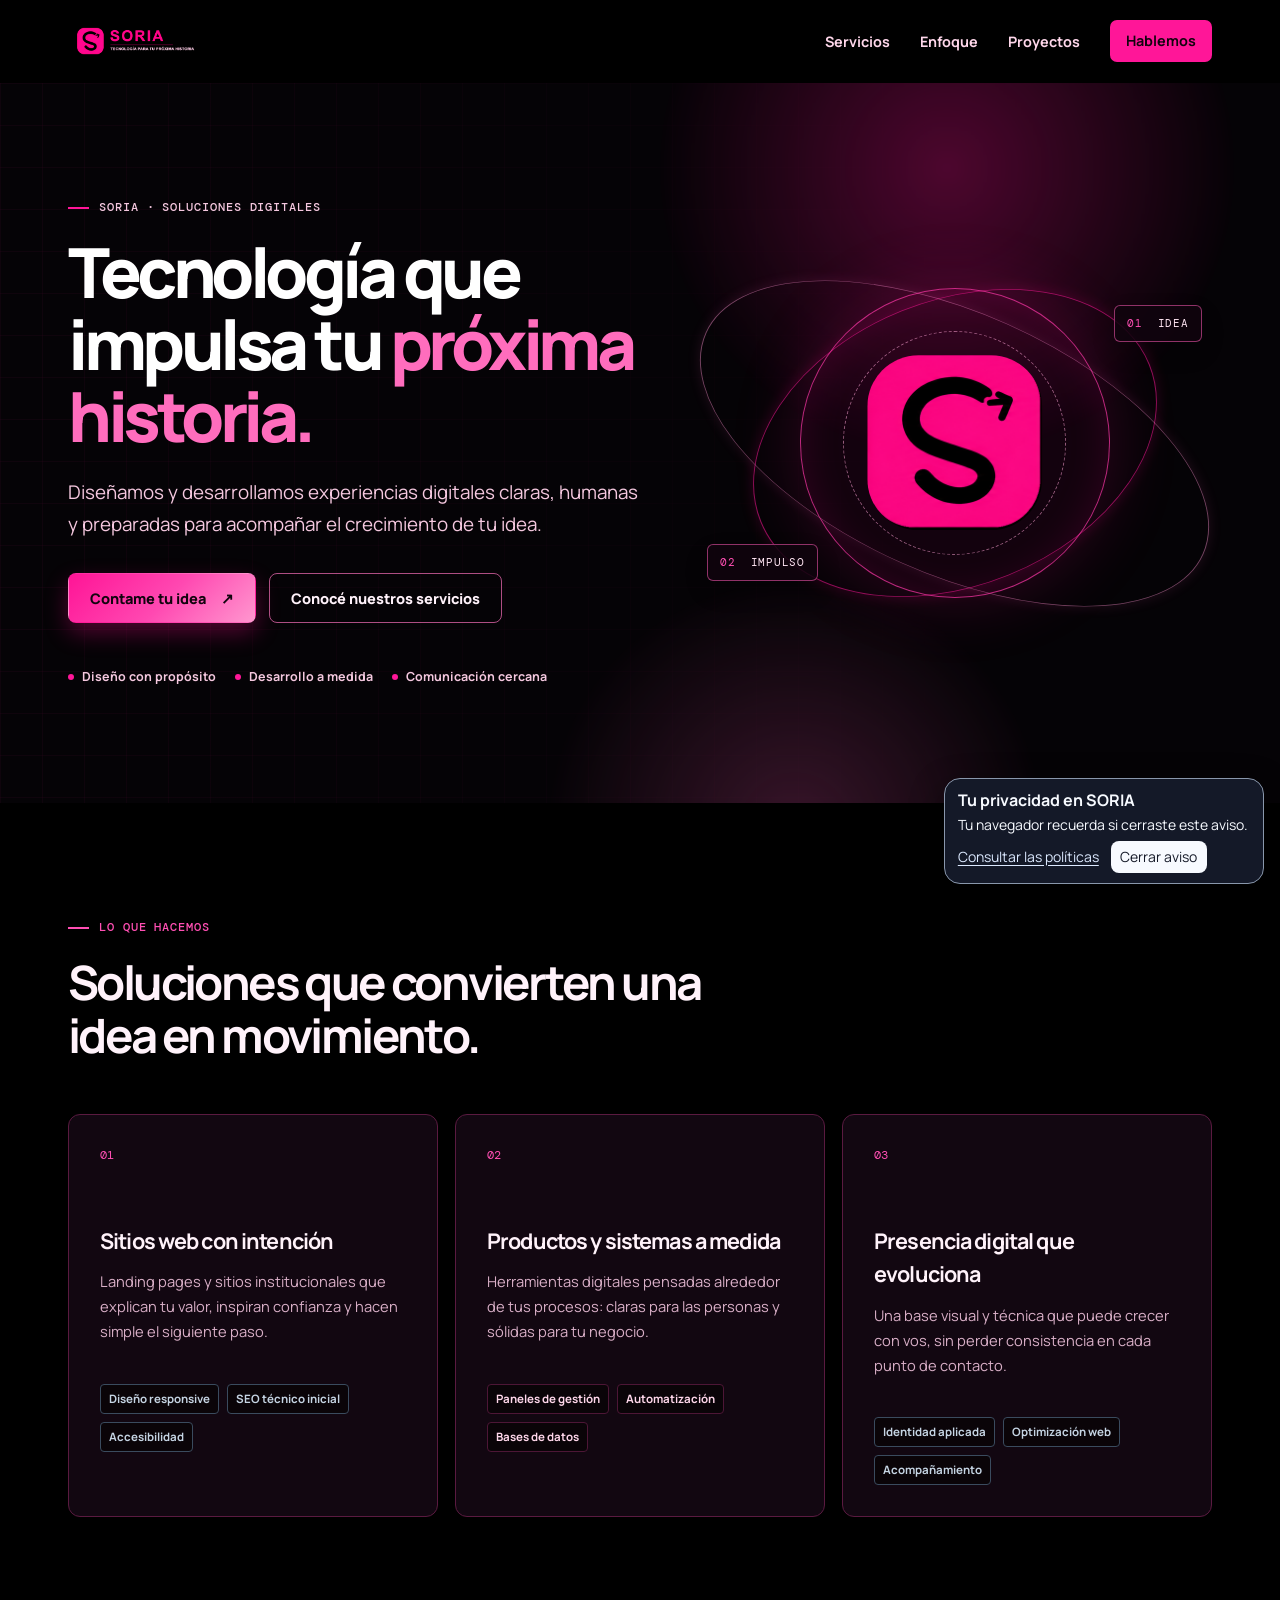
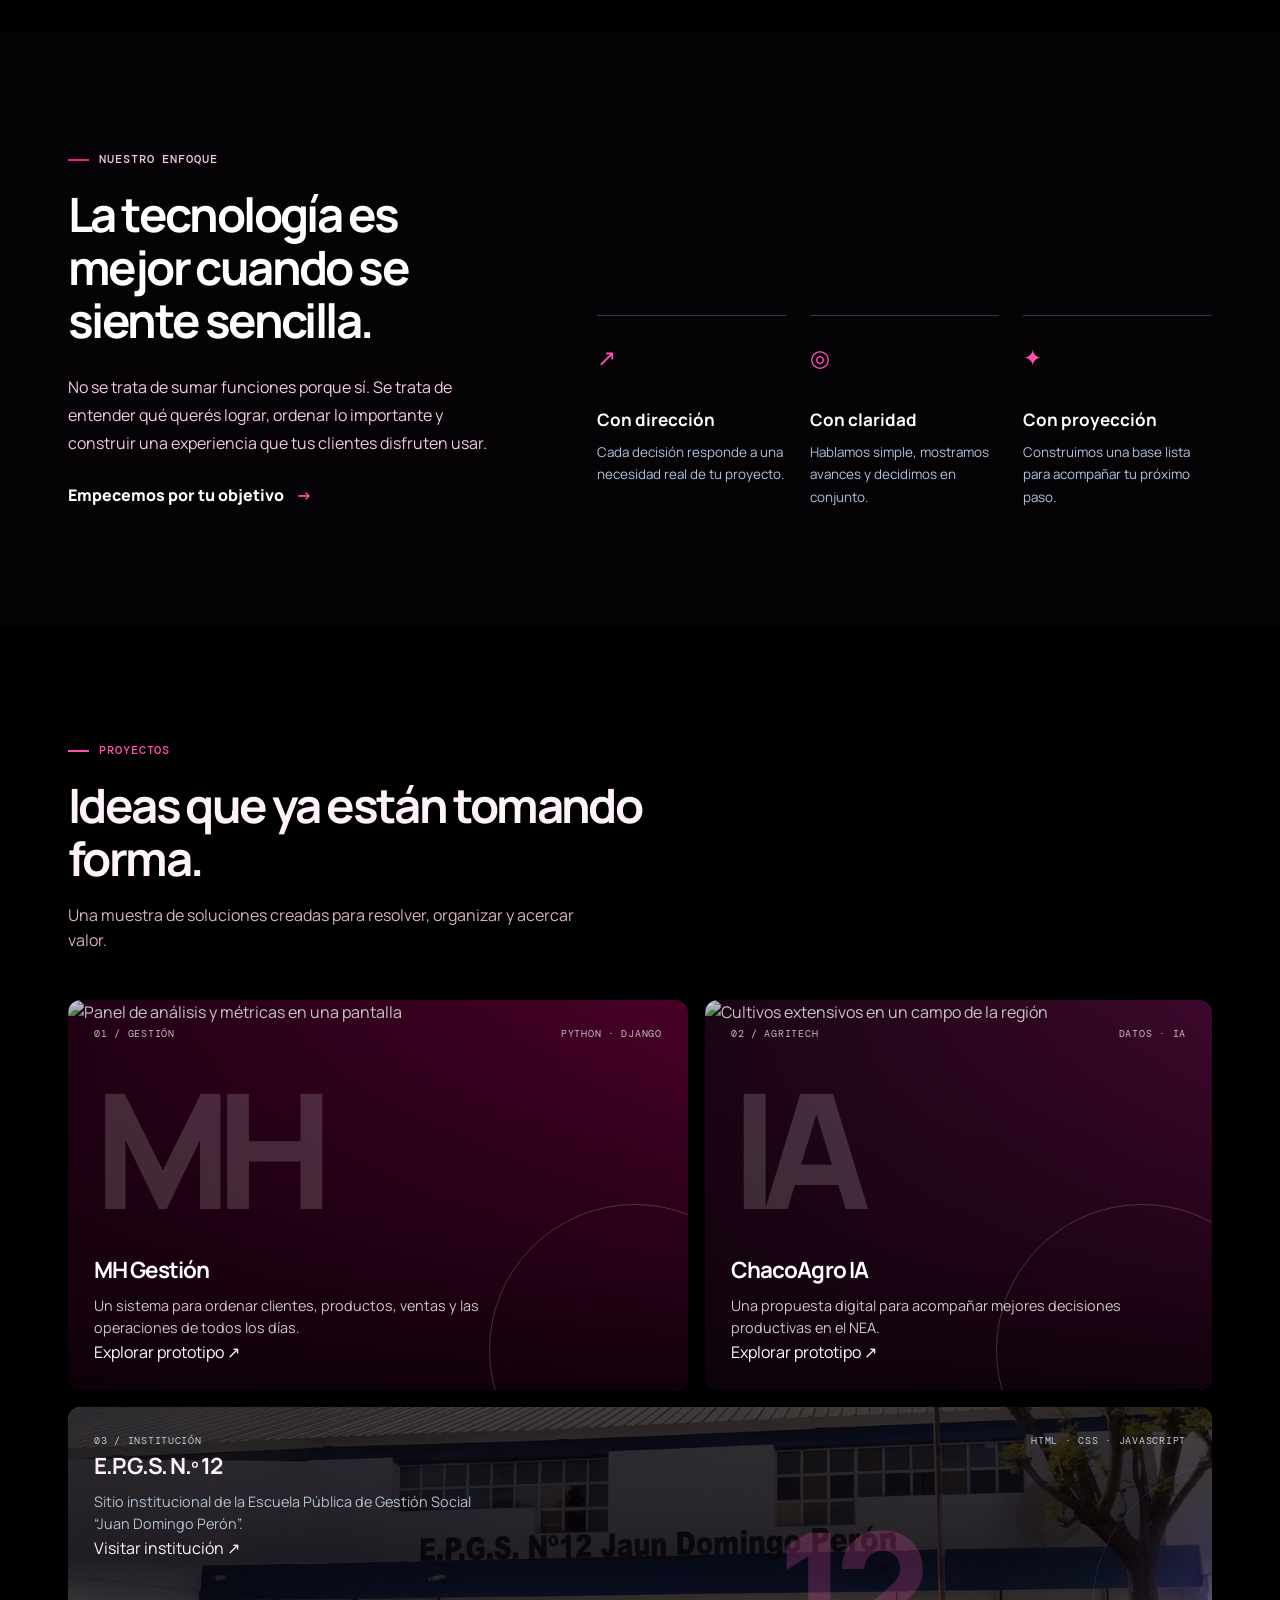
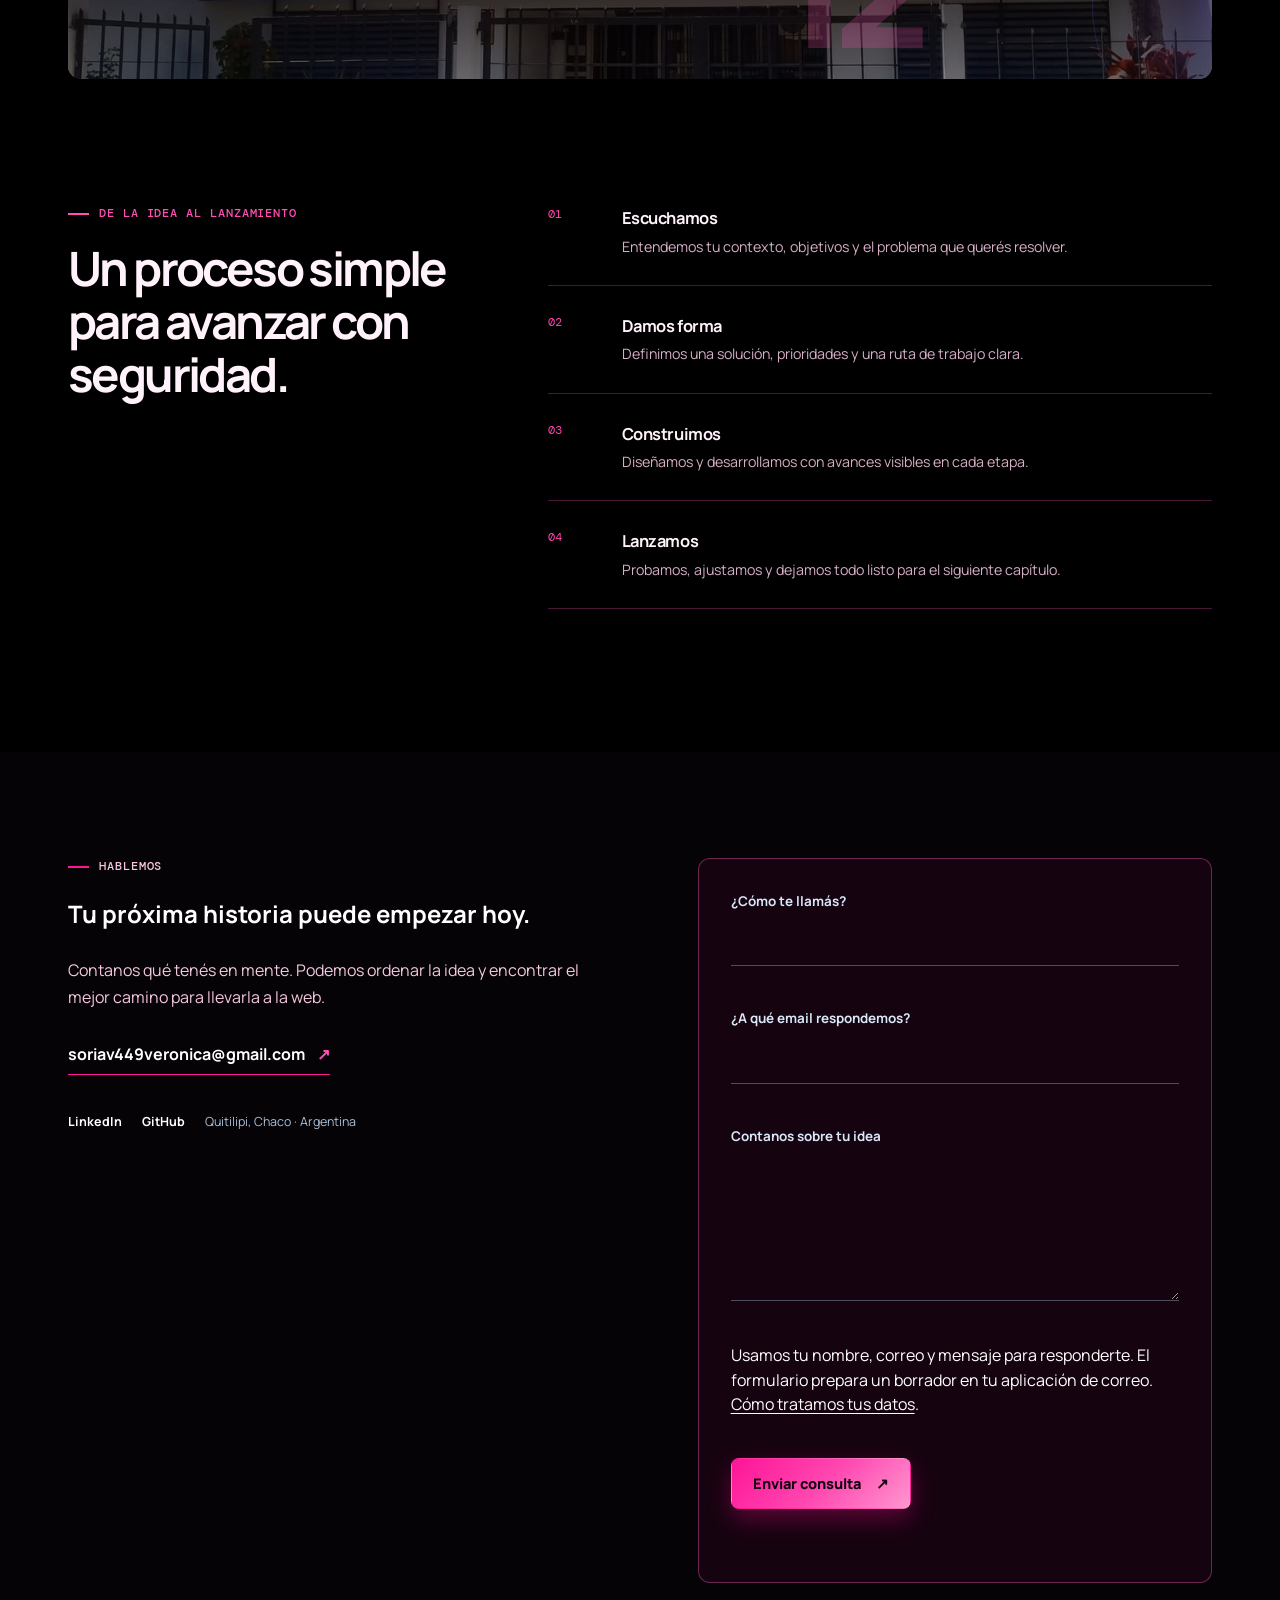
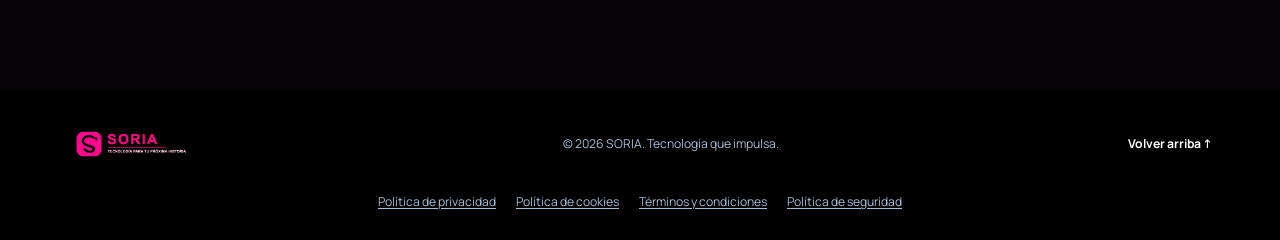
==== commit 45a17d13: "Fija el modo oscuro y retira el borde rosa del logo" ====
--- a/html/index.html
+++ b/html/index.html
@@ -1,5 +1,5 @@
 <!DOCTYPE html>
-<html lang="es">
+<html lang="es" data-theme="dark">
 <head>
   <meta charset="UTF-8">
   <meta name="viewport" content="width=device-width, initial-scale=1.0">
@@ -26,20 +26,8 @@
   <link rel="preconnect" href="https://fonts.googleapis.com">
   <link rel="preconnect" href="https://fonts.gstatic.com" crossorigin>
   <link rel="stylesheet" href="https://fonts.googleapis.com/css2?family=DM+Mono:wght@400;500&family=Manrope:wght@400;500;600;700;800&display=swap">
-  <script>
-    (() => {
-      const root = document.documentElement;
-      try {
-        const savedTheme = localStorage.getItem("wm-theme");
-        const systemTheme = window.matchMedia("(prefers-color-scheme: dark)").matches ? "dark" : "light";
-        root.dataset.theme = savedTheme || systemTheme;
-      } catch {
-        root.dataset.theme = "light";
-      }
-    })();
-  </script>
   <link rel="stylesheet" href="../css/styles.css?v=20261118-2">
-  <link rel="stylesheet" href="../css/neon-theme.css?v=20261118-2">
+  <link rel="stylesheet" href="../css/neon-theme.css?v=20261126">
   <script src="../js/main.js?v=20261118-2" defer></script>
   <link rel="stylesheet" href="../css/politicas.css">
   <script src="../js/aviso-privacidad.js" defer></script>
@@ -66,13 +54,6 @@
         <li><a href="#enfoque">Enfoque</a></li>
         <li><a href="#proyectos">Proyectos</a></li>
         <li><a class="nav-cta" href="#contacto">Hablemos</a></li>
-        <li class="theme-menu-item">
-          <button class="theme-toggle" id="theme-toggle" type="button" aria-label="Cambiar a modo oscuro" title="Cambiar a modo oscuro">
-            <svg class="theme-icon-moon" aria-hidden="true" viewBox="0 0 24 24" fill="none" stroke="currentColor" stroke-width="2" stroke-linecap="round" stroke-linejoin="round"><path d="M21 12.79A9 9 0 1 1 11.21 3 7 7 0 0 0 21 12.79z"/></svg>
-            <svg class="theme-icon-sun" aria-hidden="true" viewBox="0 0 24 24" fill="none" stroke="currentColor" stroke-width="2" stroke-linecap="round" stroke-linejoin="round"><circle cx="12" cy="12" r="4"/><path d="M12 2v2m0 16v2M4.93 4.93l1.41 1.41m11.32 11.32 1.41 1.41M2 12h2m16 0h2M4.93 19.07l1.41-1.41M17.66 6.34l1.41-1.41"/></svg>
-            <span class="sr-only" id="theme-toggle-label">Cambiar a modo oscuro</span>
-          </button>
-        </li>
       </ul>
     </nav>
   </header>
--- a/css/neon-theme.css
+++ b/css/neon-theme.css
@@ -30,17 +30,22 @@
 
 .brand {
   height: auto;
-  padding: 4px 8px;
-  border: 1px solid #ff1597;
-  border-radius: 9px;
-  background: #000;
-  box-shadow: 0 0 0 1px rgba(255, 99, 185, 0.18), 0 0 18px rgba(255, 20, 150, 0.2);
-}
-
-.brand:hover,
-.brand:focus-visible {
-  border-color: #ff89cb;
-  box-shadow: 0 0 0 2px rgba(255, 107, 191, 0.18), 0 0 25px rgba(255, 20, 150, 0.35);
+  padding: 4px 0;
+  border: 0;
+  background: transparent;
+  box-shadow: none;
+}
+
+.brand img,
+.site-footer > a:first-child img {
+  mix-blend-mode: screen;
+  filter: brightness(1.1);
+}
+
+.brand:focus-visible,
+.site-footer > a:first-child:focus-visible {
+  outline: 2px solid #ff89cb;
+  outline-offset: 4px;
 }
 
 .brand .brand-isotipo {
@@ -264,13 +269,6 @@
   background: #000;
 }
 
-.site-footer > a:first-child {
-  padding: 5px 8px;
-  border: 1px solid #ff1597;
-  border-radius: 8px;
-  background: #000;
-}
-
 html[data-theme="dark"] {
   --ink: #fff2fa;
   --muted: #d6afc5;
@@ -332,8 +330,7 @@
 
 @media (max-width: 700px) {
   .brand {
-    padding: 2px 5px;
-    border-radius: 8px;
+    padding: 2px 0;
   }
 
   .brand-logo-light,
